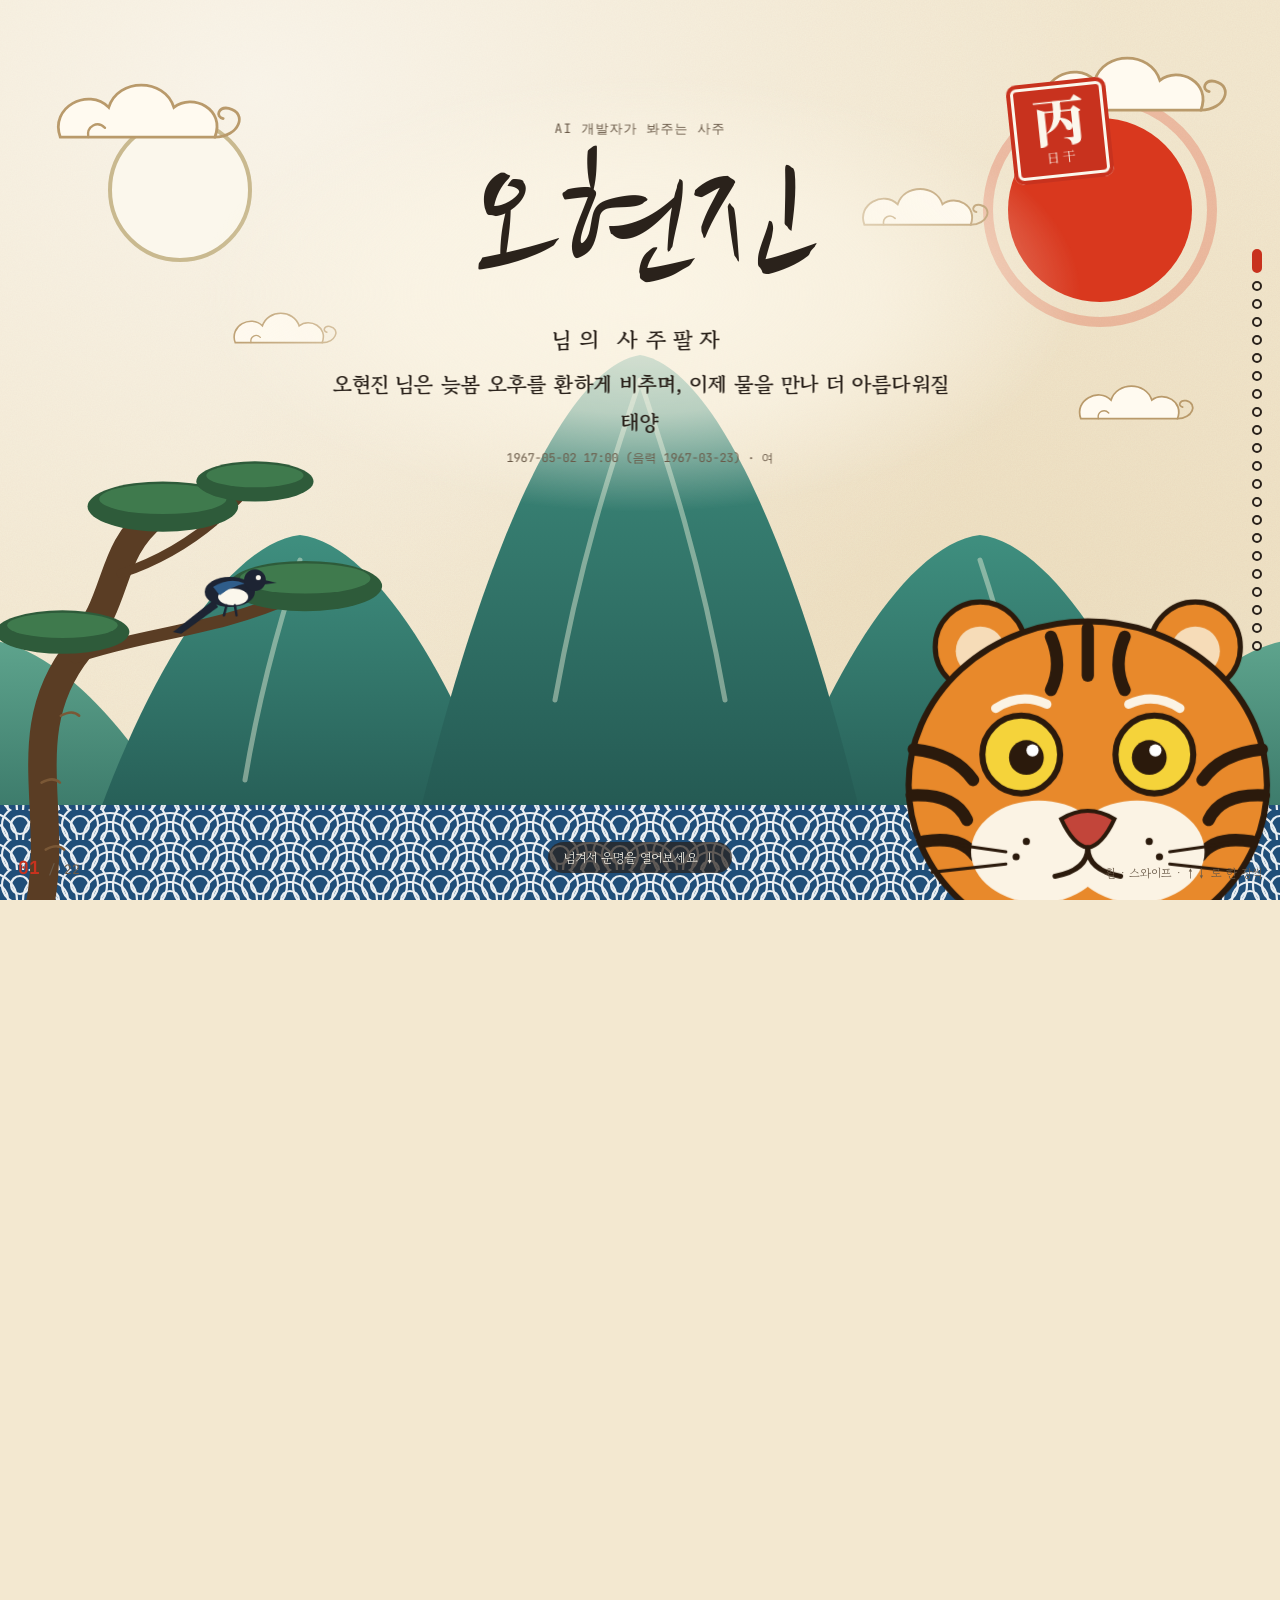
==== docs/0be7d443/index.html @ 6ad4c704 "사주: 오현진 (음력 생일 --lunar 지원) / 스크롤 즉시 반응, 긴 장은 화면에 맞춰 축소 Co-Authored-By: Claude Opus 5.5 <noreply@anth" ====
<!doctype html>
<html lang="ko">
<head>
<meta charset="utf-8">
<meta name="viewport" content="width=device-width, initial-scale=1">
<title>오현진 님의 사주</title>
<meta name="description" content="오현진 님은 늦봄 오후를 환하게 비추며, 이제 물을 만나 더 아름다워질 태양">
<meta property="og:title" content="오현진 님의 사주">
<meta property="og:description" content="오현진 님은 늦봄 오후를 환하게 비추며, 이제 물을 만나 더 아름다워질 태양">
<meta name="theme-color" content="#f3e8d0">
<meta name="robots" content="noindex, nofollow">
<link rel="preconnect" href="https://fonts.googleapis.com">
<link rel="preconnect" href="https://fonts.gstatic.com" crossorigin>
<link rel="stylesheet" href="https://fonts.googleapis.com/css2?family=Nanum+Brush+Script&family=Gowun+Batang:wght@400;700&family=Noto+Serif+KR:wght@500;900&family=JetBrains+Mono:wght@400;600&display=swap">
<link rel="stylesheet" href="../assets/style.css">
<script src="../assets/app.js" defer></script>
</head>
<body class="deck">
<div class="petals" aria-hidden="true"></div>
<main class="track"><section class="slide hero" data-nav="표지">
  <div class="layers"><svg class="scene" viewBox="0 0 1600 900" preserveAspectRatio="xMidYMax slice" aria-hidden="true">
  <defs>
    <linearGradient id="g-peak" x1="0" y1="0" x2="0" y2="1">
      <stop offset="0" stop-color="#3f8f7f"/><stop offset="1" stop-color="#1f4f4a"/>
    </linearGradient>
    <linearGradient id="g-peak2" x1="0" y1="0" x2="0" y2="1">
      <stop offset="0" stop-color="#5ea48d"/><stop offset="1" stop-color="#2b6559"/>
    </linearGradient>
    <pattern id="p-wave" width="60" height="30" patternUnits="userSpaceOnUse">
      <rect width="60" height="30" fill="#1f4e79"/>
      <g fill="none" stroke="#e9eef2" stroke-width="2.2">
        <circle cx="30" cy="30" r="27"/><circle cx="30" cy="30" r="18"/><circle cx="30" cy="30" r="9"/>
        <circle cx="0" cy="15" r="27"/><circle cx="0" cy="15" r="18"/><circle cx="0" cy="15" r="9"/>
        <circle cx="60" cy="15" r="27"/><circle cx="60" cy="15" r="18"/><circle cx="60" cy="15" r="9"/>
      </g>
    </pattern>
  </defs>

  <g class="sun"><circle cx="1260" cy="210" r="92" fill="#d9381e"/><circle cx="1260" cy="210" r="112" fill="none" stroke="#d9381e" stroke-opacity=".25" stroke-width="10"/></g>
  <g class="moon"><circle cx="340" cy="190" r="70" fill="#fbf7ec" stroke="#c9b98f" stroke-width="4"/></g>

  <g class="peaks">
    <path class="pk pk1" d="M-80 900 C -20 760 70 650 150 640 C 230 650 320 760 380 900 Z" fill="url(#g-peak2)"/>
    <path class="pk pk5" d="M1220 900 C 1280 760 1370 650 1450 640 C 1530 650 1620 760 1680 900 Z" fill="url(#g-peak2)"/>
    <path class="pk pk2" d="M230 900 C 290 700 380 545 460 535 C 540 545 630 700 690 900 Z" fill="url(#g-peak)"/>
    <path class="pk pk4" d="M910 900 C 970 700 1060 545 1140 535 C 1220 545 1310 700 1370 900 Z" fill="url(#g-peak)"/>
    <path class="pk pk3" d="M560 900 C 620 620 710 370 800 355 C 890 370 980 620 1040 900 Z" fill="url(#g-peak)"/>
    <g fill="none" stroke="#e8f0da" stroke-opacity=".45" stroke-width="5" stroke-linecap="round">
      <path class="pk pk3" d="M800 380 C 770 470 740 560 715 700"/><path class="pk pk3" d="M800 380 C 830 470 860 560 885 700"/>
      <path class="pk pk2" d="M460 560 C 440 620 420 690 405 780"/><path class="pk pk4" d="M1140 560 C 1160 620 1180 690 1195 780"/>
    </g>
  </g>

  <g class="waves"><rect x="-120" y="805" width="1840" height="100" fill="url(#p-wave)"/></g>
</svg><svg class="cloud c1" viewBox="-10 -30 220 90" aria-hidden="true">
  <path d="M0 40 C -12 8 30 -14 52 8 C 62 -24 112 -24 122 8 C 142 -8 178 10 166 40 Z" fill="#fffaf0" stroke="#b99a6b" stroke-width="3"/>
  <path d="M166 40 c 26 0 36 -26 15 -31 c -11 -2 -15 9 -6 11" fill="none" stroke="#b99a6b" stroke-width="3" stroke-linecap="round"/>
  <path d="M30 40 c -2 -12 10 -18 18 -10" fill="none" stroke="#b99a6b" stroke-width="2.5" stroke-linecap="round"/>
</svg><svg class="cloud c2" viewBox="-10 -30 220 90" aria-hidden="true">
  <path d="M0 40 C -12 8 30 -14 52 8 C 62 -24 112 -24 122 8 C 142 -8 178 10 166 40 Z" fill="#fffaf0" stroke="#b99a6b" stroke-width="3"/>
  <path d="M166 40 c 26 0 36 -26 15 -31 c -11 -2 -15 9 -6 11" fill="none" stroke="#b99a6b" stroke-width="3" stroke-linecap="round"/>
  <path d="M30 40 c -2 -12 10 -18 18 -10" fill="none" stroke="#b99a6b" stroke-width="2.5" stroke-linecap="round"/>
</svg><svg class="cloud c3" viewBox="-10 -30 220 90" aria-hidden="true">
  <path d="M0 40 C -12 8 30 -14 52 8 C 62 -24 112 -24 122 8 C 142 -8 178 10 166 40 Z" fill="#fffaf0" stroke="#b99a6b" stroke-width="3"/>
  <path d="M166 40 c 26 0 36 -26 15 -31 c -11 -2 -15 9 -6 11" fill="none" stroke="#b99a6b" stroke-width="3" stroke-linecap="round"/>
  <path d="M30 40 c -2 -12 10 -18 18 -10" fill="none" stroke="#b99a6b" stroke-width="2.5" stroke-linecap="round"/>
</svg><svg class="cloud c4" viewBox="-10 -30 220 90" aria-hidden="true">
  <path d="M0 40 C -12 8 30 -14 52 8 C 62 -24 112 -24 122 8 C 142 -8 178 10 166 40 Z" fill="#fffaf0" stroke="#b99a6b" stroke-width="3"/>
  <path d="M166 40 c 26 0 36 -26 15 -31 c -11 -2 -15 9 -6 11" fill="none" stroke="#b99a6b" stroke-width="3" stroke-linecap="round"/>
  <path d="M30 40 c -2 -12 10 -18 18 -10" fill="none" stroke="#b99a6b" stroke-width="2.5" stroke-linecap="round"/>
</svg><svg class="cloud c5" viewBox="-10 -30 220 90" aria-hidden="true">
  <path d="M0 40 C -12 8 30 -14 52 8 C 62 -24 112 -24 122 8 C 142 -8 178 10 166 40 Z" fill="#fffaf0" stroke="#b99a6b" stroke-width="3"/>
  <path d="M166 40 c 26 0 36 -26 15 -31 c -11 -2 -15 9 -6 11" fill="none" stroke="#b99a6b" stroke-width="3" stroke-linecap="round"/>
  <path d="M30 40 c -2 -12 10 -18 18 -10" fill="none" stroke="#b99a6b" stroke-width="2.5" stroke-linecap="round"/>
</svg><svg class="crane cr1" viewBox="-210 -170 380 210" aria-hidden="true">
  <g class="wing-far"><path d="M-10 0 C 0 50 50 85 110 95 C 80 60 60 30 30 5 Z" fill="#ece6d8" stroke="#3a3a3a" stroke-width="2"/></g>
  <path d="M58 6 L150 14 M58 10 L148 22" stroke="#3a3a3a" stroke-width="3" stroke-linecap="round"/>
  <ellipse cx="0" cy="0" rx="70" ry="22" fill="#fffdf7" stroke="#3a3a3a" stroke-width="2"/>
  <path d="M52 -6 Q 88 -2 74 16 Q 62 10 48 9 Z" fill="#1d1d1d"/>
  <path d="M-55 -8 C -90 -22 -112 -32 -150 -30" fill="none" stroke="#1d1d1d" stroke-width="10" stroke-linecap="round"/>
  <circle cx="-153" cy="-30" r="9" fill="#fffdf7" stroke="#3a3a3a" stroke-width="1.5"/>
  <circle cx="-154" cy="-36" r="5" fill="#d9381e"/>
  <path d="M-160 -30 L-204 -23 L-160 -25 Z" fill="#c9a44a"/>
  <g class="wing-near">
    <path d="M-25 -10 C -12 -90 58 -140 122 -152 C 92 -102 70 -60 38 -12 Z" fill="#fffdf7" stroke="#3a3a3a" stroke-width="2"/>
    <path d="M122 -152 C 104 -128 92 -110 82 -96 L 74 -84 C 90 -112 104 -134 122 -152 Z M82 -96 C 96 -104 110 -126 122 -152" fill="#1d1d1d" stroke="#1d1d1d" stroke-width="7" stroke-linejoin="round"/>
  </g>
</svg><svg class="crane cr2" viewBox="-210 -170 380 210" aria-hidden="true">
  <g class="wing-far"><path d="M-10 0 C 0 50 50 85 110 95 C 80 60 60 30 30 5 Z" fill="#ece6d8" stroke="#3a3a3a" stroke-width="2"/></g>
  <path d="M58 6 L150 14 M58 10 L148 22" stroke="#3a3a3a" stroke-width="3" stroke-linecap="round"/>
  <ellipse cx="0" cy="0" rx="70" ry="22" fill="#fffdf7" stroke="#3a3a3a" stroke-width="2"/>
  <path d="M52 -6 Q 88 -2 74 16 Q 62 10 48 9 Z" fill="#1d1d1d"/>
  <path d="M-55 -8 C -90 -22 -112 -32 -150 -30" fill="none" stroke="#1d1d1d" stroke-width="10" stroke-linecap="round"/>
  <circle cx="-153" cy="-30" r="9" fill="#fffdf7" stroke="#3a3a3a" stroke-width="1.5"/>
  <circle cx="-154" cy="-36" r="5" fill="#d9381e"/>
  <path d="M-160 -30 L-204 -23 L-160 -25 Z" fill="#c9a44a"/>
  <g class="wing-near">
    <path d="M-25 -10 C -12 -90 58 -140 122 -152 C 92 -102 70 -60 38 -12 Z" fill="#fffdf7" stroke="#3a3a3a" stroke-width="2"/>
    <path d="M122 -152 C 104 -128 92 -110 82 -96 L 74 -84 C 90 -112 104 -134 122 -152 Z M82 -96 C 96 -104 110 -126 122 -152" fill="#1d1d1d" stroke="#1d1d1d" stroke-width="7" stroke-linejoin="round"/>
  </g>
</svg><svg class="pine" viewBox="0 0 520 620" aria-hidden="true">
  <path d="M90 640 C 120 520 60 420 140 320 C 190 255 175 205 230 160" fill="none" stroke="#5a3d24" stroke-width="34" stroke-linecap="round"/>
  <path d="M135 330 C 220 300 300 300 400 255" fill="none" stroke="#5a3d24" stroke-width="15" stroke-linecap="round"/>
  <path d="M190 230 C 250 210 300 175 340 130" fill="none" stroke="#5a3d24" stroke-width="11" stroke-linecap="round"/>
  <g fill="none" stroke="#7a5836" stroke-width="3" stroke-linecap="round">
    <path d="M100 560 q 14 -8 22 0"/><path d="M95 480 q 14 -8 22 0"/><path d="M118 400 q 14 -8 22 0"/>
  </g>
  <g class="needles">
    <ellipse cx="410" cy="245" rx="92" ry="30" fill="#2e5b3a"/><ellipse cx="410" cy="236" rx="78" ry="18" fill="#3f7a4d"/>
    <ellipse cx="240" cy="150" rx="90" ry="30" fill="#2e5b3a"/><ellipse cx="240" cy="141" rx="76" ry="18" fill="#3f7a4d"/>
    <ellipse cx="350" cy="120" rx="70" ry="24" fill="#2e5b3a"/><ellipse cx="350" cy="113" rx="58" ry="14" fill="#3f7a4d"/>
    <ellipse cx="120" cy="300" rx="80" ry="26" fill="#2e5b3a"/><ellipse cx="120" cy="292" rx="66" ry="15" fill="#3f7a4d"/>
  </g>
  <g class="magpie">
    <path d="M300 262 L 252 300 L 262 302 L 306 270 Z" fill="#1d2433"/>
    <ellipse cx="320" cy="252" rx="30" ry="18" fill="#1d2433"/>
    <ellipse cx="324" cy="258" rx="18" ry="10" fill="#fbf7ec"/>
    <path d="M300 246 q 20 -12 38 -4 q -18 4 -30 14 Z" fill="#2f5d8a"/>
    <circle cx="350" cy="238" r="13" fill="#1d2433"/>
    <circle cx="354" cy="235" r="3" fill="#fbf7ec"/>
    <path d="M362 238 L 376 241 L 362 243 Z" fill="#1d2433"/>
    <path d="M316 268 l -3 12 M326 268 l 2 12" stroke="#1d2433" stroke-width="3" stroke-linecap="round"/>
  </g>
</svg><svg class="tiger" viewBox="0 0 400 380" aria-hidden="true">
  <g class="tiger-body">
    <circle cx="95" cy="80" r="44" fill="#e8892b" stroke="#2b1a0c" stroke-width="5"/>
    <circle cx="95" cy="84" r="24" fill="#f6dcb8"/>
    <circle cx="305" cy="80" r="44" fill="#e8892b" stroke="#2b1a0c" stroke-width="5"/>
    <circle cx="305" cy="84" r="24" fill="#f6dcb8"/>
    <ellipse cx="200" cy="215" rx="175" ry="160" fill="#e8892b" stroke="#2b1a0c" stroke-width="6"/>
    <g fill="none" stroke="#2b1a0c" stroke-width="12" stroke-linecap="round">
      <path d="M200 62 v 46"/><path d="M164 70 q 12 28 0 52"/><path d="M236 70 q -12 28 0 52"/>
      <path d="M30 180 q 40 4 58 30"/><path d="M28 225 q 42 -2 54 24"/><path d="M40 270 q 36 -6 50 14"/>
      <path d="M370 180 q -40 4 -58 30"/><path d="M372 225 q -42 -2 -54 24"/><path d="M360 270 q -36 -6 -50 14"/>
    </g>
    <ellipse cx="152" cy="280" rx="66" ry="50" fill="#fbf3e4"/>
    <ellipse cx="248" cy="280" rx="66" ry="50" fill="#fbf3e4"/>
    <g class="eyes">
      <circle cx="135" cy="185" r="38" fill="#f5d33a" stroke="#2b1a0c" stroke-width="6"/>
      <circle cx="265" cy="185" r="38" fill="#f5d33a" stroke="#2b1a0c" stroke-width="6"/>
      <circle class="pupil" cx="140" cy="188" r="17" fill="#2b1a0c"/>
      <circle class="pupil" cx="260" cy="188" r="17" fill="#2b1a0c"/>
      <circle cx="146" cy="181" r="6" fill="#fff"/><circle cx="266" cy="181" r="6" fill="#fff"/>
    </g>
    <path d="M110 140 q 25 -16 50 -4 M240 136 q 25 -12 50 4" fill="none" stroke="#fbf3e4" stroke-width="9" stroke-linecap="round"/>
    <path d="M174 248 Q 200 232 226 248 Q 214 274 200 276 Q 186 274 174 248 Z" fill="#c2453a" stroke="#2b1a0c" stroke-width="4"/>
    <path d="M200 276 q 0 22 -32 28 M200 276 q 0 22 32 28" fill="none" stroke="#2b1a0c" stroke-width="5" stroke-linecap="round"/>
    <g stroke="#2b1a0c" stroke-width="3" stroke-linecap="round">
      <path d="M120 280 l -70 -10"/><path d="M120 292 l -72 8"/><path d="M280 280 l 70 -10"/><path d="M280 292 l 72 8"/>
    </g>
    <g fill="#2b1a0c"><circle cx="140" cy="270" r="3.5"/><circle cx="130" cy="285" r="3.5"/><circle cx="260" cy="270" r="3.5"/><circle cx="270" cy="285" r="3.5"/></g>
  </g>
</svg></div>
  <div class="hero-text">
    <p class="kicker">AI 개발자가 봐주는 사주</p>
    <h1 class="name"><span class="ink">오현진</span><span class="name-sub">님의 사주팔자</span></h1>
    <p class="headline">오현진 님은 늦봄 오후를 환하게 비추며, 이제 물을 만나 더 아름다워질 태양</p>
    <p class="meta">1967-05-02 17:00 (음력 1967-03-23) · 여</p>
  </div>
  <div class="seal" aria-hidden="true"><span class="seal-char">丙</span><span class="seal-sub">日干</span></div>
  <button class="scroll-hint" data-go="next">넘겨서 운명을 열어보세요<span>↓</span></button>
</section><section class="slide" data-anim="stamp" data-nav="명식">
  <span class="wm" aria-hidden="true">命</span>
  <div class="slide-inner"><header class="s-head a" style="--d:1">
  <span class="hj">命</span>
  <div><p class="s-num">01 · 명식</p><h2>명식 한눈에</h2>
  <p class="s-sub">어려운 건 이것만 알면 돼요</p></div>
</header><div class="pillars"><div class="pillar a" style="--d:2">
  <div class="plabel">시주</div>
  <div class="pgod">비견</div>
  <div class="char fire">丙</div>
  <div class="char metal">申</div>
  <div class="pgod">편재</div>
</div><div class="pillar a me" style="--d:3">
  <div class="plabel">일주</div>
  <div class="pgod">나</div>
  <div class="char fire">丙</div>
  <div class="char wood">寅</div>
  <div class="pgod">편인</div>
</div><div class="pillar a" style="--d:4">
  <div class="plabel">월주</div>
  <div class="pgod">편인</div>
  <div class="char wood">甲</div>
  <div class="char earth">辰</div>
  <div class="pgod">식신</div>
</div><div class="pillar a" style="--d:5">
  <div class="plabel">년주</div>
  <div class="pgod">겁재</div>
  <div class="char fire">丁</div>
  <div class="char earth">未</div>
  <div class="pgod">상관</div>
</div></div><div class="el-chips a" style="--d:6"><span class="el-chip wood-bg">木 2</span><span class="el-chip fire-bg">火 3</span><span class="el-chip earth-bg">土 2</span><span class="el-chip metal-bg">金 1</span><span class="el-chip water-bg">水 0</span></div><p class="lead a" style="--d:7">주인공 글자는 丙(병화). 늦봄 오후를 환하게 비추는 태양이에요.</p><p class="para a" style="--d:8">음력 1967년 3월 23일은 양력 5월 2일이에요. 늦봄(辰월)에 태어난 태양이고, 불(火)이 셋, 나무(木)가 둘이라 내 편 점수 5/10, 힘 있는 &#x27;신강&#x27; 사주예요. 밝고 뜨겁고, 사람을 끌어당기는 기운이에요.</p><p class="para a" style="--d:9">그런데 물(水)이 하나도 없어요. 한낮의 태양은 큰 강물에 비칠 때 가장 아름다워요. 그래서 가장 필요한 기운(용신)은 水, 그다음은 金이에요. ※ 태어난 시각 17:00을 서울 지방시로 보정하면 16:28이라 申시로 봤어요. 보정하지 않는 만세력에선 酉시로 나올 수 있어요.</p><div class="evidence a" style="--d:10"><span class="ev-label">근거</span><span>음력 1967-03-23 → 양력 05-02</span><span>일간 丙(양火)</span><span>월지 辰 (늦봄)</span><span>신강 5/10</span><span>火3 · 水0</span><span>용신 水 · 희신 金</span></div></div>
</section><section class="slide" data-anim="slide" data-nav="지나온 길">
  <span class="wm" aria-hidden="true">往</span>
  <div class="slide-inner"><header class="s-head a" style="--d:1">
  <span class="hj">往</span>
  <div><p class="s-num">02 · 지나온 길</p><h2>지나온 길 ①</h2>
  <p class="s-sub">태어나서 27살까지</p></div>
</header><p class="lead a" style="--d:2">지금까지 이렇게 살아오셨을 거예요. 맞는지 하나씩 맞춰 보세요.</p><ol class="timeline many" style="--rows:4"><li class="tl a" style="--d:3"><span class="tl-when">1967 · 1세</span><div><h3>대운 乙巳 · 태양 아기</h3><p>첫 대운부터 정인(어머니의 기운)이 들어와 보살핌을 듬뿍 받으며 자랐을 거예요. 잘 웃고 사람을 좋아하는 아이.</p></div></li><li class="tl a" style="--d:4"><span class="tl-when">1968 · 2세</span><div><h3>戊申 · 첫 이동</h3><p>마음의 자리(일지 寅)와 申이 부딪혀요. 이사나 집안의 큰 변화가 있었을 가능성이 커요.</p></div></li><li class="tl a" style="--d:5"><span class="tl-when">1972 · 6세</span><div><h3>壬子 · 귀여움</h3><p>어디서나 예쁨받고 인기가 많았을 거예요.</p></div></li><li class="tl a" style="--d:6"><span class="tl-when">1977 · 11세</span><div><h3>대운 丙午 시작</h3><p>형제·친구와의 경쟁 속에서 자존심과 리더십이 커졌어요. 같은 해 이사나 전학 같은 이동도 있었을 거예요.</p></div></li><li class="tl a" style="--d:7"><span class="tl-when">1980 · 14세</span><div><h3>庚申 · 흔들린 해</h3><p>마음의 자리가 정면으로 부딪힌 해. 집안이나 학교에서 큰 변화가 있었고, 속으로 많이 흔들렸을 거예요.</p></div></li><li class="tl a" style="--d:8"><span class="tl-when">1983 · 17세</span><div><h3>癸亥 · 첫 설렘</h3><p>亥가 마음의 자리 寅과 합해요. 오래 기억에 남는 첫 설렘이 있었을 거예요.</p></div></li><li class="tl a" style="--d:9"><span class="tl-when">1987–89 · 21~23세</span><div><h3>대운 丁未 · 사회로</h3><p>사회에 나가 활발하게 활동하던 시기. 연애도 많았고, 23세 무렵엔 집을 떠나 독립하거나 멀리 옮겼을 가능성이 커요.</p></div></li><li class="tl a" style="--d:10"><span class="tl-when">1992–93 · 26~27세</span><div><h3>壬申 · 癸酉 · 결혼</h3><p>남편 별(水)이 연달아 들어온 2년. 결혼했을 가능성이 가장 큰 시기예요.</p></div></li></ol><div class="evidence a" style="--d:11"><span class="ev-label">근거</span><span>대운 乙巳 1967– · 丙午 1977– · 丁未 1987–</span><span>1968·1980 寅–申 충</span><span>1972 子 도화</span><span>1983 寅–亥 육합</span><span>1989 巳 역마</span><span>1992 壬 편관 · 1993 癸 정관</span></div></div>
</section><section class="slide" data-anim="flip" data-nav="지나온 길">
  <span class="wm" aria-hidden="true">往</span>
  <div class="slide-inner"><header class="s-head a" style="--d:1">
  <span class="hj">往</span>
  <div><p class="s-num">03 · 지나온 길</p><h2>지나온 길 ②</h2>
  <p class="s-sub">28살부터 지금까지</p></div>
</header><p class="lead a" style="--d:2">가정을 일구고 바쁘게 달려오신 시간이에요.</p><ol class="timeline many" style="--rows:4"><li class="tl a" style="--d:3"><span class="tl-when">1994 · 28세</span><div><h3>甲戌 · 첫아이</h3><p>자녀의 기운(식신)이 들어온 해. 첫아이를 얻었을 가능성이 커요.</p></div></li><li class="tl a" style="--d:4"><span class="tl-when">1997 · 31세</span><div><h3>대운 戊申 시작</h3><p>아이를 키우며 돈도 벌기 시작한 바쁜 10년. 申이 역마라 이사가 잦았을 거예요.</p></div></li><li class="tl a" style="--d:5"><span class="tl-when">1998–99 · 32~33세</span><div><h3>戊寅 · 己卯</h3><p>식신과 상관이 연달아 들어와요. 둘째를 얻었거나 아이들 일로 가장 바빴던 2년.</p></div></li><li class="tl a" style="--d:6"><span class="tl-when">2004 · 38세</span><div><h3>甲申 · 큰 변화</h3><p>마음의 자리가 다시 부딪힌 해. 이사, 일, 가정 중 하나가 크게 바뀌었을 거예요.</p></div></li><li class="tl a" style="--d:7"><span class="tl-when">2007 · 41세</span><div><h3>대운 己酉 시작</h3><p>상관과 정재. 일과 살림이 자리를 잡고 재물이 가장 크게 모인 10년이에요.</p></div></li><li class="tl a" style="--d:8"><span class="tl-when">2016 · 50세</span><div><h3>丙申 · 또 한 번의 변화</h3><p>자녀의 독립, 이사, 일의 변화처럼 삶의 틀이 한 번 더 바뀐 해였을 거예요.</p></div></li><li class="tl a" style="--d:9"><span class="tl-when">2017 · 51세</span><div><h3>대운 庚戌 시작</h3><p>편재 대운. 큰돈이 들고 나며 바쁘게 움직인 10년. 2019년(53세)엔 집안에 경사가 있었을 거예요.</p></div></li><li class="tl a" style="--d:10"><span class="tl-when">2025 · 59세</span><div><h3>乙巳 · 몸의 신호</h3><p>寅巳 형이 들어온 해. 건강이나 이동 문제로 신경 쓸 일이 있었을 거예요.</p></div></li></ol><div class="evidence a" style="--d:11"><span class="ev-label">근거</span><span>1994 戌 식신</span><span>대운 戊申 1997– · 己酉 2007– · 庚戌 2017–</span><span>2004·2016 寅–申 충</span><span>2019 寅–亥 육합</span><span>2025 寅–巳 형</span></div></div>
</section><section class="slide" data-anim="rise" data-nav="성격">
  <span class="wm" aria-hidden="true">性</span>
  <div class="slide-inner"><header class="s-head a" style="--d:1">
  <span class="hj">性</span>
  <div><p class="s-num">04 · 성격</p><h2>어떤 사람인가</h2>
  <p class="s-sub">늦봄의 태양 · 정 많은 리더</p></div>
</header><p class="lead a" style="--d:2">환하고 화끈하고, 정이 넘쳐서 늘 사람들이 모이는 사람.</p><p class="para a" style="--d:3">丙火는 하늘의 태양이에요. 숨기는 게 없고, 기분이 얼굴에 다 드러나고, 한 번 정을 주면 아낌없이 퍼줘요. 어디를 가도 분위기를 밝히고, 자연스럽게 모임의 중심이 돼요.</p><p class="para a" style="--d:4">비견·겁재가 둘이라 자존심과 추진력도 강해요. 하고 싶은 건 해야 직성이 풀리고, 남에게 지는 걸 싫어해요.</p><p class="para a" style="--d:5">마음의 자리 寅과 월간 甲이 편인이에요. 눈치가 빠르고 직감이 좋으며, 나이가 들수록 종교나 철학, 마음공부에 끌려요. 년지 未에 화개가 있어 그 끌림은 더 깊어져요.</p><div class="chips a" style="--d:6"><span>밝음</span><span>정 많음</span><span>추진력</span><span>자존심</span><span>직감</span><span>화끈함</span></div><div class="evidence a" style="--d:7"><span class="ev-label">근거</span><span>일간 丙 (태양)</span><span>비겁 2 (丁·丙)</span><span>편인 甲·寅</span><span>화개: 년지 未</span></div></div>
</section><section class="slide" data-anim="stamp" data-nav="겉과 속">
  <span class="wm" aria-hidden="true">面</span>
  <div class="slide-inner"><header class="s-head a" style="--d:1">
  <span class="hj">面</span>
  <div><p class="s-num">05 · 겉과 속</p><h2>남들이 보는 나 vs 진짜 나</h2>
  <p class="s-sub">월주는 사회의 얼굴, 일지는 속마음</p></div>
</header><div class="cards"><div class="card a" style="--d:2"><span class="badge">甲辰</span><h3>남들이 보는 나</h3><p>월주가 甲辰, 큰 나무와 기름진 땅. 밖에선 지혜롭고 베푸는 큰어른, 믿고 기댈 수 있는 사람으로 보여요.</p></div><div class="card a" style="--d:3"><span class="badge">丙寅</span><h3>진짜 나</h3><p>일주는 丙寅, 아침 해가 막 뜨는 모습. 속은 아직도 열정이 넘치고 하고 싶은 게 많은 소녀 같은 마음이에요. 나이를 잊고 사는 사주.</p></div><div class="card a" style="--d:4"><span class="badge">寅申 충</span><h3>그 사이의 간극</h3><p>마음의 자리 寅과 시주의 申이 부딪혀요. 가족을 챙기느라 내 하고 싶은 걸 자꾸 뒤로 미뤄 왔을 거예요.</p></div></div><div class="evidence a" style="--d:5"><span class="ev-label">근거</span><span>월주 甲辰 (편인·식신)</span><span>일지 寅 (편인 · 장생)</span><span>寅–申 충</span></div></div>
</section><section class="slide" data-anim="slide" data-nav="재능">
  <span class="wm" aria-hidden="true">才</span>
  <div class="slide-inner"><header class="s-head a" style="--d:1">
  <span class="hj">才</span>
  <div><p class="s-num">06 · 재능</p><h2>타고난 재능</h2>
  <p class="s-sub">다섯 개의 무기</p></div>
</header><div class="cards"><div class="card a" style="--d:2"><span class="badge">丙火</span><h3>사람을 모으는 힘</h3><p>태양의 기운. 어디서든 사람이 따르고, 모임을 이끄는 리더십이 있어요.</p></div><div class="card a" style="--d:3"><span class="badge">食傷</span><h3>말과 손맛</h3><p>식상이 둘(辰·未). 말솜씨, 요리, 손으로 만드는 일에 재능이 있어요.</p></div><div class="card a" style="--d:4"><span class="badge">偏財</span><h3>생활력</h3><p>시지의 편재 申. 돈이 되는 길을 알아보고 직접 뛰어서 벌어 와요.</p></div><div class="card a" style="--d:5"><span class="badge">偏印</span><h3>직감과 지혜</h3><p>편인이 둘. 사람 속을 꿰뚫어 보고, 위기 때 직감으로 길을 찾아요.</p></div><div class="card a" style="--d:6"><span class="badge">火</span><h3>베푸는 마음</h3><p>넘치는 불의 기운을 나누는 사람. 베풀수록 복이 돌아오는 사주예요.</p></div></div><div class="evidence a" style="--d:7"><span class="ev-label">근거</span><span>일간 丙</span><span>식신 辰 · 상관 未</span><span>편재 申</span><span>편인 甲·寅</span></div></div>
</section><section class="slide" data-anim="flip" data-nav="약점">
  <span class="wm" aria-hidden="true">病</span>
  <div class="slide-inner"><header class="s-head a" style="--d:1">
  <span class="hj">病</span>
  <div><p class="s-num">07 · 약점</p><h2>조심할 점</h2>
  <p class="s-sub">알고 있으면 피할 수 있어요</p></div>
</header><div class="cards"><div class="card a" style="--d:2"><span class="badge">火×3</span><h3>급한 마음</h3><p>불이 셋. 결정이 빠르고 말이 앞서서 나중에 후회할 때가 있어요.</p></div><div class="card a" style="--d:3"><span class="badge">水 0</span><h3>쉬지 못함</h3><p>물(水)이 없어 몸과 마음을 식혀 줄 쉼표가 부족해요. 바쁘게 사는 게 습관이에요.</p></div><div class="card a" style="--d:4"><span class="badge">寅申 충</span><h3>가족과 부딪힘</h3><p>마음의 자리와 자녀 자리(시주)가 충이에요. 가장 아끼는 가족과 가장 많이 부딪혀요.</p></div><div class="card a" style="--d:5"><span class="badge">鬼門</span><h3>예민한 감정</h3><p>未와 寅의 귀문. 겉은 씩씩해도 속으로 서운함을 오래 품어요.</p></div></div><div class="evidence a" style="--d:6"><span class="ev-label">근거</span><span>火3</span><span>水 0</span><span>寅–申 충 · 형</span><span>未–寅 귀문</span></div></div>
</section><section class="slide" data-anim="rise" data-nav="일하는 법">
  <span class="wm" aria-hidden="true">工</span>
  <div class="slide-inner"><header class="s-head a" style="--d:1">
  <span class="hj">工</span>
  <div><p class="s-num">08 · 일하는 법</p><h2>일과 역할</h2>
  <p class="s-sub">사람을 이끄는 실전형</p></div>
</header><p class="lead a" style="--d:2">이론보다 현장, 혼자보다 사람들과 함께할 때 가장 빛나요.</p><p class="para a" style="--d:3">비겁(추진력)과 식상(표현), 재성(생활력)이 고루 있어요. 직접 나서서 사람을 모으고, 말로 설득하고, 결과를 만들어 내는 실전형이에요. 조직의 규칙(관성)이 없는 사주라 남 밑에서 시키는 일보다 내가 주도하는 일이 맞았을 거예요.</p><p class="para a" style="--d:4">지금부터는 &#x27;하는 사람&#x27;에서 &#x27;가르치고 나누는 사람&#x27;으로 역할이 바뀌는 시기예요. 그동안 쌓은 경험이 가장 큰 자산이에요.</p><div class="chips a" style="--d:5"><span>리더십 ↑</span><span>실행력 ↑</span><span>말솜씨 ↑</span><span>규칙 ↓</span><span>휴식 ↓</span></div><div class="evidence a" style="--d:6"><span class="ev-label">근거</span><span>비겁 2</span><span>식상 2</span><span>재성 1</span><span>관성 0</span></div></div>
</section><section class="slide" data-anim="stamp" data-nav="직업">
  <span class="wm" aria-hidden="true">業</span>
  <div class="slide-inner"><header class="s-head a" style="--d:1">
  <span class="hj">業</span>
  <div><p class="s-num">09 · 직업</p><h2>잘 맞는 일</h2>
  <p class="s-sub">적합도 · 지금부터의 일까지</p></div>
</header><p class="lead a" style="--d:2">핵심은 &#x27;사람을 모으고, 먹이고, 가르치는&#x27; 일.</p><div class="fit"><div class="fit-row a" style="--d:3"><span class="fit-label">교육 · 강의 · 코칭<small>태양 + 식상, 경험을 나누는 일</small></span><span class="fit-track"><span class="fit-fill" style="--v:90%"></span></span><span class="fit-val">90%</span></div><div class="fit-row a" style="--d:4"><span class="fit-label">장사 · 서비스업<small>편재 申, 직접 뛰는 생활력</small></span><span class="fit-track"><span class="fit-fill" style="--v:87%"></span></span><span class="fit-val">87%</span></div><div class="fit-row a" style="--d:5"><span class="fit-label">요리 · 음식<small>火土 식상, 손맛</small></span><span class="fit-track"><span class="fit-fill" style="--v:84%"></span></span><span class="fit-val">84%</span></div><div class="fit-row a" style="--d:6"><span class="fit-label">상담 · 종교 · 봉사<small>편인 + 화개, 마음을 돌보는 일</small></span><span class="fit-track"><span class="fit-fill" style="--v:83%"></span></span><span class="fit-val">83%</span></div><div class="fit-row a" style="--d:7"><span class="fit-label">모임 · 공동체 운영<small>사람이 모이는 태양</small></span><span class="fit-track"><span class="fit-fill" style="--v:80%"></span></span><span class="fit-val">80%</span></div><div class="fit-row a" style="--d:8"><span class="fit-label">규칙이 빡빡한 조직<small>관성 0</small></span><span class="fit-track"><span class="fit-fill" style="--v:45%"></span></span><span class="fit-val">45%</span></div></div><p class="para a" style="--d:9">60대 이후엔 돈보다 &#x27;의미&#x27;가 있는 일에서 운이 열려요. 작은 강의, 모임, 봉사가 이 사주에 가장 잘 맞아요.</p><div class="evidence a" style="--d:10"><span class="ev-label">근거</span><span>일간 丙</span><span>식상 2</span><span>편재 申</span><span>편인 2 · 화개</span><span>관성 0</span></div></div>
</section><section class="slide" data-anim="slide" data-nav="재물">
  <span class="wm" aria-hidden="true">財</span>
  <div class="slide-inner"><header class="s-head a" style="--d:1">
  <span class="hj">財</span>
  <div><p class="s-num">10 · 재물</p><h2>재물과 노후</h2>
  <p class="s-sub">재물 그릇 · 사주로 본 추정치예요</p></div>
</header><div class="stats"><div class="stat a" style="--d:2"><span class="st-label">재물 그릇</span><span class="st-value">알찬 부자 그릇</span><span class="st-sub">순자산 20~30억이 상한선</span></div><div class="stat a" style="--d:3"><span class="st-label">가장 크게 모인 시기</span><span class="st-value">2007–2016</span><span class="st-sub">41세 대운 己酉 · 상관+정재</span></div><div class="stat a" style="--d:4"><span class="st-label">노후 재물</span><span class="st-value">2027–2036</span><span class="st-sub">61세 대운 辛亥 · 정재 + 용신 水</span></div></div><p class="para a" style="--d:5">신강한 몸에 식상(만드는 힘)과 재성(돈)이 이어진 &#x27;식상생재&#x27; 구조예요. 스스로 일해서 돈을 만드는 사주라, 40대에 가장 크게 모았을 거예요.</p><p class="para a" style="--d:6">50대 庚戌 대운은 큰돈이 들고 나는 시기였어요. 그리고 61세부터 10년은 정재와 용신 水가 함께 들어오는 대운이에요. 들어오는 돈은 안정적으로, 나가는 돈은 줄어드는 &#x27;편안한 노후&#x27;의 시작이에요.</p><p class="para a" style="--d:7">주의: 비겁이 있어 가족·지인에게 돈이 나가기 쉬워요. 노후 자금만큼은 미리 떼어 두세요.</p><div class="evidence a" style="--d:8"><span class="ev-label">근거</span><span>신강 5/10</span><span>식상 2 → 재성 申</span><span>대운 己酉 · 庚戌 · 辛亥</span></div></div>
</section><section class="slide" data-anim="flip" data-nav="연애">
  <span class="wm" aria-hidden="true">愛</span>
  <div class="slide-inner"><header class="s-head a" style="--d:1">
  <span class="hj">愛</span>
  <div><p class="s-num">11 · 연애</p><h2>사랑하는 방식</h2>
  <p class="s-sub">뜨겁게, 아낌없이</p></div>
</header><p class="lead a" style="--d:2">사랑할 땐 태양처럼 아낌없이 주는 사람. 대신 서운함도 뜨겁게 느껴요.</p><p class="para a" style="--d:3">丙火는 마음을 숨기지 못해요. 좋아하면 표정에 다 드러나고, 해주고 싶은 게 많아요. 젊었을 땐 인기가 많았고, 먼저 다가가는 쪽이었을 거예요.</p><p class="para a" style="--d:4">남편 별(관성 水)이 겉에는 없고 申과 辰 속에 숨어 있어요. 그래서 남편에게 기대기보다 스스로 집안의 중심을 잡아 온 사주예요. 남편과는 서로의 영역을 인정할 때 가장 사이가 좋아요.</p><p class="para a" style="--d:5">이제부터는 사랑을 주기만 하던 시간에서, 받는 법을 배우는 시간이에요.</p><div class="evidence a" style="--d:6"><span class="ev-label">근거</span><span>일간 丙</span><span>관성 0 (지장간 壬·癸)</span><span>비겁 2</span></div></div>
</section><section class="slide" data-anim="rise" data-nav="결혼">
  <span class="wm" aria-hidden="true">緣</span>
  <div class="slide-inner"><header class="s-head a" style="--d:1">
  <span class="hj">緣</span>
  <div><p class="s-num">12 · 결혼</p><h2>배우자와 결혼 생활</h2>
  <p class="s-sub">돌아보는 결혼, 앞으로의 부부</p></div>
</header><p class="lead a" style="--d:2">결혼은 1992~1993년(26~27세) 전후였을 가능성이 커요. 그리고 부부 사이는 60대에 오히려 가장 좋아져요.</p><p class="para a" style="--d:3">배우자 자리 寅(편인)은 지혜롭고 생각이 깊은 사람의 자리예요. 다만 寅이 시주의 申과 부딪혀 결혼 생활 중 떨어져 지내거나 이사와 변화가 잦았을 거예요. 남편이 바빴거나, 각자 일로 거리가 있던 시기도 있었을 거고요.</p><ol class="timeline"><li class="tl a" style="--d:4"><span class="tl-when">1992–93 · 26~27세</span><div><h3>壬申 · 癸酉</h3><p>남편 별 水가 연달아 들어온 해. 결혼 가능성이 가장 컸어요.</p></div></li><li class="tl a" style="--d:5"><span class="tl-when">2004 · 38세</span><div><h3>甲申 · 고비</h3><p>배우자 자리가 부딪힌 해. 부부 사이에 큰 고비나 변화가 있었을 거예요.</p></div></li><li class="tl a" style="--d:6"><span class="tl-when">2019 · 53세</span><div><h3>己亥 · 화해</h3><p>亥가 배우자 자리와 합한 해. 관계가 한층 편안해졌을 거예요.</p></div></li><li class="tl a now" style="--d:7"><span class="tl-when">2027– · 61세~</span><div><h3>대운 辛亥<span class="now-badge">지금</span></h3><p>대운의 亥가 배우자 자리와 10년 내내 합해요. 부부가 다시 가까워지는 &#x27;두 번째 신혼&#x27;의 시기.</p></div></li></ol><div class="evidence a" style="--d:8"><span class="ev-label">근거</span><span>1992 壬 편관 · 1993 癸 정관</span><span>일지 寅 (편인)</span><span>寅–申 충</span><span>2019 · 2027– 寅–亥 육합</span></div></div>
</section><section class="slide" data-anim="stamp" data-nav="자녀">
  <span class="wm" aria-hidden="true">子</span>
  <div class="slide-inner"><header class="s-head a" style="--d:1">
  <span class="hj">子</span>
  <div><p class="s-num">13 · 자녀</p><h2>자녀와 손주</h2>
  <p class="s-sub">자녀 인연, 그리고 손주 복</p></div>
</header><div class="stats"><div class="stat a" style="--d:2"><span class="st-label">자녀 수</span><span class="st-value">2명</span><span class="st-sub">식상이 둘</span></div><div class="stat a" style="--d:3"><span class="st-label">손주 복</span><span class="st-value">2027–2036</span><span class="st-sub">61세 대운 辛亥 · 정재</span></div><div class="stat a" style="--d:4"><span class="st-label">손주 첫 소식</span><span class="st-value">2030–31</span><span class="st-sub">庚戌 · 辛亥년 재성</span></div></div><p class="para a" style="--d:5">여자 사주에서 자녀는 식상이에요. 辰(식신)과 未(상관), 둘이 있어 자녀는 두 명일 가능성이 가장 커요. 자녀 자리(시주)와 마음의 자리가 부딪혀 아이들과 자주 투닥였겠지만, 그만큼 서로 가장 솔직한 사이예요.</p><p class="para a" style="--d:6">손주는 자녀의 자녀, 재성으로 봐요. 61세부터 정재 대운이 10년간 이어져서 손주 복이 아주 커요. 2030~2031년 즈음 손주 소식이 들어올 가능성이 높아요.</p><div class="evidence a" style="--d:7"><span class="ev-label">근거</span><span>식신 辰 · 상관 未</span><span>시주 丙申 · 寅–申 충</span><span>대운 辛亥 (정재)</span><span>2030 庚 · 2031 辛 재성</span></div></div>
</section><section class="slide" data-anim="slide" data-nav="인연">
  <span class="wm" aria-hidden="true">友</span>
  <div class="slide-inner"><header class="s-head a" style="--d:1">
  <span class="hj">友</span>
  <div><p class="s-num">14 · 인연</p><h2>인간관계와 궁합</h2>
  <p class="s-sub">띠로 보는 궁합</p></div>
</header><div class="cards"><div class="card a" style="--d:2"><span class="badge">亥 · 子</span><h3>찰떡 궁합</h3><p>돼지띠(亥)는 용신 水이면서 배우자 자리 寅과 육합이라 최고의 궁합. 쥐띠(子)도 부족한 水를 채워주는 귀한 인연이에요.</p></div><div class="card a" style="--d:3"><span class="badge">水</span><h3>귀인</h3><p>차분하고 생각이 깊은 사람, 나를 식혀 주는 사람. 水 기운의 사람이 곁에 있으면 일이 술술 풀려요.</p></div><div class="card a" style="--d:4"><span class="badge">申 · 巳 · 丑</span><h3>부딪히는 인연</h3><p>원숭이띠(申)는 寅申 충, 뱀띠(巳)는 寅巳 형, 소띠(丑)는 丑未 충. 정은 들어도 자주 부딪혀요.</p></div><div class="card a" style="--d:5"><span class="badge">比劫</span><h3>친구 관계</h3><p>사람이 많이 모이는 사주예요. 다만 비겁이 있어 돈이 얽히면 서운한 일이 생겨요. 정은 주되 돈은 선을 그으세요.</p></div></div><div class="evidence a" style="--d:6"><span class="ev-label">근거</span><span>용신 水 · 희신 金</span><span>일지 寅 · 년지 未</span><span>寅–亥 육합</span><span>寅–申 충</span><span>寅–巳 형</span><span>丑–未 충</span></div></div>
</section><section class="slide" data-anim="flip" data-nav="건강">
  <span class="wm" aria-hidden="true">身</span>
  <div class="slide-inner"><header class="s-head a" style="--d:1">
  <span class="hj">身</span>
  <div><p class="s-num">15 · 건강</p><h2>건강 관리</h2>
  <p class="s-sub">오행 전통 해석이에요. 의학적 진단이 아니에요</p></div>
</header><div class="cards"><div class="card a" style="--d:2"><span class="badge">火×3</span><h3>심장 · 혈압 · 순환</h3><p>불이 셋이라 열이 위로 오르기 쉬워요. 화가 나거나 급할 때 특히 혈압을 조심하세요.</p></div><div class="card a" style="--d:3"><span class="badge">水 0</span><h3>신장 · 수분</h3><p>물(水)이 없는 사주예요. 물을 자주 마시고, 몸이 마르지 않게 관리하는 게 가장 중요해요.</p></div><div class="card a" style="--d:4"><span class="badge">火 · 水</span><h3>눈 · 피부 건조</h3><p>열이 많고 물이 부족해 눈과 피부가 쉽게 건조해져요.</p></div><div class="card a" style="--d:5"><span class="badge">沖 · 刑</span><h3>움직이는 시기 조심</h3><p>寅申 충·寅巳 형이 드는 해(2025, 2028)엔 넘어짐과 교통에 한 번 더 조심하세요.</p></div></div><div class="evidence a" style="--d:6"><span class="ev-label">근거</span><span>火3</span><span>水0</span><span>2025 巳 · 2028 申</span></div></div>
</section><section class="slide" data-anim="rise" data-nav="대운">
  <span class="wm" aria-hidden="true">運</span>
  <div class="slide-inner"><header class="s-head a" style="--d:1">
  <span class="hj">運</span>
  <div><p class="s-num">16 · 대운</p><h2>인생 로드맵</h2>
  <p class="s-sub">10년 단위 대운 · 순행 · 1세 시작</p></div>
</header><ol class="timeline many" style="--rows:4"><li class="tl a" style="--d:2"><span class="tl-when">1967–1976</span><div><h3>乙巳 · 1세</h3><p>정인 · 비견. 사랑받으며 자란 어린 시절.</p></div></li><li class="tl a" style="--d:3"><span class="tl-when">1977–1986</span><div><h3>丙午 · 11세</h3><p>비견 · 겁재. 경쟁 속에서 자존심과 리더십이 큰 시기.</p></div></li><li class="tl a" style="--d:4"><span class="tl-when">1987–1996</span><div><h3>丁未 · 21세</h3><p>겁재 · 상관. 사회 진출, 연애와 결혼의 10년.</p></div></li><li class="tl a" style="--d:5"><span class="tl-when">1997–2006</span><div><h3>戊申 · 31세</h3><p>식신 · 편재. 아이를 키우며 돈을 벌기 시작한 바쁜 시기.</p></div></li><li class="tl a" style="--d:6"><span class="tl-when">2007–2016</span><div><h3>己酉 · 41세</h3><p>상관 · 정재. 재물이 가장 크게 모인 전성기.</p></div></li><li class="tl a now" style="--d:7"><span class="tl-when">2017–2026</span><div><h3>庚戌 · 51세<span class="now-badge">지금</span></h3><p>편재 · 식신. 큰돈이 오가고 바쁘게 움직인 10년.</p></div></li><li class="tl a" style="--d:8"><span class="tl-when">2027–2036</span><div><h3>辛亥 · 61세</h3><p>정재 · 편관(용신 水). 안정된 노후와 명예, 손주 복, 부부 화합의 10년.</p></div></li><li class="tl a" style="--d:9"><span class="tl-when">2037–2046</span><div><h3>壬子 · 71세</h3><p>편관 · 정관, 용신 水가 가득. 건강하고 존경받는 노년.</p></div></li></ol><div class="evidence a" style="--d:10"><span class="ev-label">근거</span><span>순행 · 대운수 1</span><span>辛亥 · 壬子 = 용신 水</span><span>己酉 = 상관 · 정재</span></div></div>
</section><section class="slide" data-anim="stamp" data-nav="올해">
  <span class="wm" aria-hidden="true">年</span>
  <div class="slide-inner"><header class="s-head a" style="--d:1">
  <span class="hj">年</span>
  <div><p class="s-num">17 · 올해</p><h2>올해와 앞으로 2년</h2>
  <p class="s-sub">2026 · 2027 · 2028</p></div>
</header><div class="cards"><div class="card a" style="--d:2"><span class="badge">火</span><h3>2026 丙午 · 뜨거운 해</h3><p>불이 하나 더 들어와 기운이 넘쳐요. 사람도 많이 만나고 활발하지만, 지출과 혈압을 조심하세요. 대운이 바뀌기 직전의 마무리 해라 묵은 일을 정리하기 좋아요.</p></div><div class="card a" style="--d:3"><span class="badge">回甲</span><h3>2027 丁未 · 환갑</h3><p>태어난 해의 간지 丁未가 그대로 돌아오는 회갑의 해예요. 새 대운 辛亥도 함께 시작돼요. 인생 2막이 열리는 해이니, 가족과 함께 의미 있게 맞으세요.</p></div><div class="card a" style="--d:4"><span class="badge">역마</span><h3>2028 戊申 · 이동과 기쁨</h3><p>자녀 기운이 들어와 집안에 기쁜 소식이 있어요. 申은 역마라 여행이나 이사도 유력해요. 寅申 충이 있어 건강은 한 번 더 체크.</p></div></div><div class="evidence a" style="--d:5"><span class="ev-label">근거</span><span>2026 丙午: 비견·겁재</span><span>2027 丁未 = 년주 회갑 · 대운 辛亥</span><span>2028 戊 식신 · 申 역마 · 寅–申 충</span></div></div>
</section><section class="slide" data-anim="slide" data-nav="개운법">
  <span class="wm" aria-hidden="true">福</span>
  <div class="slide-inner"><header class="s-head a" style="--d:1">
  <span class="hj">福</span>
  <div><p class="s-num">18 · 개운법</p><h2>운을 여는 법</h2>
  <p class="s-sub">용신 水(수) · 희신 金(금)</p></div>
</header><div class="stats"><div class="stat a" style="--d:2"><span class="st-label">행운의 색</span><span class="st-value">검정 · 남색</span><span class="st-sub">흰색·은색도 좋아요</span></div><div class="stat a" style="--d:3"><span class="st-label">방향</span><span class="st-value">북쪽</span><span class="st-sub">북쪽 여행, 물가</span></div><div class="stat a" style="--d:4"><span class="st-label">숫자</span><span class="st-value">1 · 6</span><span class="st-sub">水의 수</span></div><div class="stat a" style="--d:5"><span class="st-label">계절</span><span class="st-value">겨울</span><span class="st-sub">큰 결정은 11~1월에</span></div></div><div class="cards"><div class="card a" style="--d:6"><span class="badge">水</span><h3>물가를 걷기</h3><p>강, 호수, 바다. 태양이 물을 만나면 가장 아름다워져요. 물가 산책이 최고의 개운법이에요.</p></div><div class="card a" style="--d:7"><span class="badge">水</span><h3>쉼표 만들기</h3><p>하루 한 번 아무것도 안 하는 시간. 이 사주에 없는 水는 &#x27;쉼&#x27;이에요.</p></div><div class="card a" style="--d:8"><span class="badge">火</span><h3>한 박자 늦게 말하기</h3><p>불같은 마음이 올라올 때 한 번 숨 쉬고 말하면, 사람과 복이 함께 남아요.</p></div><div class="card a" style="--d:9"><span class="badge">丙火</span><h3>나누는 일</h3><p>그동안 쌓은 지혜를 나누세요. 베풀수록 돌아오는 사주예요.</p></div></div><div class="evidence a" style="--d:10"><span class="ev-label">근거</span><span>용신 水 · 희신 金</span><span>기신 火</span><span>水 0</span></div></div>
</section><section class="slide" data-anim="flip" data-nav="앞으로">
  <span class="wm" aria-hidden="true">來</span>
  <div class="slide-inner"><header class="s-head a" style="--d:1">
  <span class="hj">來</span>
  <div><p class="s-num">19 · 앞으로</p><h2>앞으로 어떻게 살까</h2>
  <p class="s-sub">인생 2막의 숙제</p></div>
</header><p class="lead a" style="--d:2">지금까지가 세상을 비추는 태양이었다면, 이제는 물에 비친 태양처럼 여유롭게 빛날 차례예요.</p><div class="cards"><div class="card a" style="--d:3"><span class="badge">庚戌 끝</span><h3>2026 · 정리의 해</h3><p>바빴던 50대 대운의 마지막 해. 묵은 일과 관계를 정리하고 몸을 돌보세요.</p></div><div class="card a" style="--d:4"><span class="badge">辛亥</span><h3>2027–2036 · 인생 2막의 황금기</h3><p>환갑과 함께 시작되는 용신 水의 대운. 안정된 재물, 부부 화합, 손주 복이 한꺼번에 와요.</p></div><div class="card a" style="--d:5"><span class="badge">壬子</span><h3>2037–2046 · 존경받는 어른</h3><p>물이 가득한 대운. 건강을 잘 지키면 가장 평온하고 존경받는 노년이에요.</p></div><div class="card a" style="--d:6"><span class="badge">水</span><h3>평생 원칙</h3><p>서두르지 말고 쉬어 갈 것. 태양은 쉬지 않아도 되지만, 사람은 쉬어야 오래 빛나요.</p></div></div><div class="evidence a" style="--d:7"><span class="ev-label">근거</span><span>용신 水</span><span>대운 辛亥 · 壬子</span><span>2027 회갑</span></div></div>
</section><section class="slide" data-anim="rise" data-nav="근거">
  <span class="wm" aria-hidden="true">證</span>
  <div class="slide-inner"><header class="s-head a" style="--d:1">
  <span class="hj">證</span>
  <div><p class="s-num">20 · 근거</p><h2>이 풀이가 다른 이유</h2>
  <p class="s-sub">그냥 챗봇 사주와 무엇이 다른가</p></div>
</header><div class="cards"><div class="card a" style="--d:2"><span class="badge">曆</span><h3>음력을 양력으로</h3><p>음력 1967-03-23을 한국천문연구원 기준 데이터로 양력 1967-05-02로 바꾼 뒤 계산했어요. 입하(5/6) 직전이라 辰월이에요. 챗봇은 음력 날짜를 그대로 양력처럼 계산하는 실수를 자주 해요.</p></div><div class="card a" style="--d:3"><span class="badge">時</span><h3>시주 경계까지</h3><p>17:00을 서울 지방시 16:28로 보정해 申시로 세웠어요. 보정 안 하면 酉시가 되는 경계라는 것까지 표시했어요.</p></div><div class="card a" style="--d:4"><span class="badge">運</span><h3>60년을 연도별로</h3><p>1967년부터 작년까지 60년의 연운과 여섯 번의 대운을 모두 계산해서, 변화가 컸던 해(1968, 1980, 2004, 2016)를 짚었어요.</p></div><div class="card a" style="--d:5"><span class="badge">證</span><h3>모든 장에 근거</h3><p>각 장 아래 근거 칩에 해석이 나온 글자를 적었어요. 근거 없는 덕담은 넣지 않았어요.</p></div></div><div class="evidence a" style="--d:6"><span class="ev-label">근거</span><span>음력 1967-03-23 = 양력 1967-05-02</span><span>절입 입하 1967-05-06</span><span>지방시 −32분</span><span>寅–申 충 · 寅–巳 형</span><span>회갑 2027 丁未</span></div></div>
</section><section class="slide closing" data-anim="rise" data-nav="끝">
  <span class="wm" aria-hidden="true">終</span>
  <div class="slide-inner">
    <p class="closing-text a" style="--d:1">60년을 쉬지 않고 비춰 온 태양이에요. 이제 물을 만나 무지개를 띄울 차례. 인생 2막이 가장 아름다울 거예요.</p>
    <p class="a" style="--d:2"><button class="btn" data-go="0">처음부터 다시 보기</button></p>
    <footer class="a" style="--d:3">
      <p>AI 개발자가 봐주는 사주 · 재미로 보는 해석이며 중요한 결정의 근거가 아닙니다.</p>
      <p><a href="../">← 처음으로</a></p>
    </footer>
  </div>
</section></main>
</body>
</html>
---- docs/assets/style.css ----
/* 민화 · 한지 · 오방색 */
:root {
  color-scheme: light;
  --paper: #f3e8d0;
  --paper-2: #fbf5e6;
  --paper-line: #d8c6a0;
  --ink: #2a221b;
  --ink-soft: #6a5a48;
  --red: #c8321e;
  --blue: #1f4e79;
  --green: #2f6f6a;
  --yellow: #e0a526;
  --white: #fbf7ec;
  --wood: #2f7a4d;
  --fire: #c8321e;
  --earth: #b07a1a;
  --metal: #7b7f86;
  --water: #1f4e79;
  --brush: "Nanum Brush Script", cursive;
  --serif: "Gowun Batang", "Noto Serif KR", serif;
  --hanja: "Noto Serif KR", serif;
  --mono: "JetBrains Mono", ui-monospace, Consolas, monospace;
  --dancheong: repeating-linear-gradient(90deg,
    var(--blue) 0 22px, var(--white) 22px 26px, var(--red) 26px 48px, var(--white) 48px 52px,
    var(--yellow) 52px 74px, var(--white) 74px 78px, var(--green) 78px 100px, var(--white) 100px 104px);
}

* { box-sizing: border-box; }
html { -webkit-text-size-adjust: 100%; scroll-behavior: smooth; }
body {
  margin: 0;
  color: var(--ink);
  font-family: var(--serif);
  line-height: 1.8;
  word-break: keep-all;
  overflow-x: hidden;
  background-color: var(--paper);
  background-image:
    radial-gradient(ellipse at 20% 10%, rgba(255,255,255,.55), transparent 60%),
    radial-gradient(ellipse at 80% 70%, rgba(176,122,26,.08), transparent 60%),
    url("data:image/svg+xml,%3Csvg xmlns='http://www.w3.org/2000/svg' width='240' height='240'%3E%3Cfilter id='n'%3E%3CfeTurbulence type='fractalNoise' baseFrequency='.8' numOctaves='3' stitchTiles='stitch'/%3E%3CfeColorMatrix values='0 0 0 0 .45 0 0 0 0 .35 0 0 0 0 .2 0 0 0 .09 0'/%3E%3C/filter%3E%3Crect width='100%25' height='100%25' filter='url(%23n)'/%3E%3C/svg%3E");
}
a { color: var(--red); }

/* ───────────────────────── 인트로 */
.hero { position: relative; height: var(--h, 100svh); overflow: hidden; --p: 0; }
.layers, .layers > * { position: absolute; }
.layers { inset: 0; }
.scene { inset: 0; width: 100%; height: 100%; translate: 0 calc(var(--p) * 90px); }

.moon { animation: fade 1.2s .2s both; }
.sun { animation: rise 1.6s .4s cubic-bezier(.2,.8,.2,1) both; }
.pk { animation: rise 1.4s cubic-bezier(.2,.8,.2,1) both; }
.pk1, .pk5 { animation-delay: .3s; } .pk2, .pk4 { animation-delay: .55s; } .pk3 { animation-delay: .8s; }
.waves { animation: rise 1s 1s both; }
.waves rect { animation: drift 6s linear infinite; }
@keyframes rise { from { transform: translateY(520px); opacity: 0; } to { transform: none; opacity: 1; } }
@keyframes fade { from { opacity: 0; } }
@keyframes drift { to { transform: translateX(-60px); } }

.cloud { width: clamp(110px, 16vw, 230px); animation: cloud-in 1.6s cubic-bezier(.2,.8,.2,1) both, float 7s ease-in-out infinite alternate; }
.cloud.c1 { top: 8%; left: 4%; --from: -60vw; animation-delay: .7s, 2.3s; }
.cloud.c2 { top: 20%; right: 22%; --from: 60vw; animation-delay: .9s, 2.5s; width: clamp(80px, 11vw, 160px); }
.cloud.c3 { top: 34%; left: 18%; --from: -60vw; animation-delay: 1.1s, 2.7s; width: clamp(70px, 9vw, 130px); }
.cloud.c4 { top: 5%; right: 3%; --from: 60vw; animation-delay: .8s, 2.4s; }
.cloud.c5 { top: 42%; right: 6%; --from: 60vw; animation-delay: 1.2s, 2.8s; width: clamp(80px, 10vw, 150px); }
@keyframes cloud-in { from { transform: translateX(var(--from)); opacity: 0; } }
@keyframes float { to { translate: 14px -8px; } }

.crane { width: clamp(120px, 14vw, 210px); top: 14%; left: 0; animation: fly 17s linear 1.4s infinite both; }
.crane.cr2 { width: clamp(80px, 9vw, 140px); top: 26%; animation-duration: 21s; animation-delay: 5s; }
@keyframes fly {
  0%   { transform: translate(110vw, 0); }
  25%  { transform: translate(78vw, -3vh); }
  50%  { transform: translate(45vw, 1vh); }
  75%  { transform: translate(12vw, -2vh); }
  100% { transform: translate(-30vw, 0); }
}
.wing-near { transform-box: fill-box; transform-origin: 10% 100%; animation: flap .9s ease-in-out infinite alternate; }
.wing-far { transform-box: fill-box; transform-origin: 10% 0%; animation: flap-far .9s ease-in-out infinite alternate; }
@keyframes flap { to { transform: scaleY(-.35); } }
@keyframes flap-far { to { transform: scaleY(.4); } }

.pine { width: clamp(220px, 34vw, 540px); left: -3%; bottom: 0; translate: 0 calc(var(--p) * 40px);
  transform-origin: 0 100%; animation: grow 1.5s 1s cubic-bezier(.2,.8,.2,1) both; }
@keyframes grow { from { transform: translateX(-60%) rotate(-8deg); opacity: 0; } }
.magpie { transform-box: fill-box; transform-origin: 50% 100%; animation: hop 1s 2.4s both, peck 4s 4s ease-in-out infinite; }
@keyframes hop { from { transform: translateY(-160px) scale(.6); opacity: 0; } 60% { transform: translateY(8px); opacity: 1; } }
@keyframes peck { 0%, 86%, 100% { transform: none; } 90% { transform: rotate(10deg); } 94% { transform: rotate(-4deg); } }

.tiger { width: clamp(220px, 32vw, 460px); right: -1%; bottom: -6%; translate: 0 calc(var(--p) * -70px); }
.tiger-body { animation: peek 1.4s 1.8s cubic-bezier(.3,1.5,.5,1) both; }
@keyframes peek { from { transform: translateY(400px); } }
.eyes { transform-box: fill-box; transform-origin: 50% 50%; animation: blink 5s 3.5s infinite; }
@keyframes blink { 0%, 94%, 100% { transform: none; } 97% { transform: scaleY(.1); } }
.pupil { animation: look 6s 3.2s ease-in-out infinite; }
@keyframes look { 0%, 30%, 100% { transform: none; } 40%, 60% { transform: translateX(-9px); } 70%, 90% { transform: translateX(8px) translateY(-3px); } }

.hero-text {
  position: absolute; z-index: 5; left: 50%; top: 13%;
  width: min(92%, 760px); transform: translateX(-50%); text-align: center;
  opacity: calc(1 - var(--p) * 1.6); translate: 0 calc(var(--p) * -90px);
}
.hero-text::before {
  content: ""; position: absolute; inset: -12% -8%; z-index: -1;
  background: radial-gradient(closest-side, rgba(251,245,230,.92), rgba(251,245,230,.65) 55%, transparent);
}
.kicker { font-family: var(--mono); font-size: 13px; letter-spacing: .08em; color: var(--ink-soft); margin: 0 0 4px; animation: up .8s 1.3s both; }
.name { margin: 0; font-weight: 400; line-height: 1; }
.name .ink {
  display: inline-block; font-family: var(--brush); font-size: clamp(84px, 17vw, 180px); padding: 0 .1em;
  animation: brush-in 1.3s 1.6s cubic-bezier(.6,0,.2,1) both;
}
.name-sub { display: block; font-family: var(--serif); font-size: clamp(16px, 2.4vw, 22px); font-weight: 700; letter-spacing: .3em; margin-top: 4px; animation: up .8s 2.4s both; }
.headline { font-size: clamp(16px, 2.3vw, 21px); font-weight: 700; margin: 16px auto 6px; max-width: 30em; animation: up .9s 2.7s both; }
.meta { font-family: var(--mono); font-size: 12px; color: var(--ink-soft); margin: 0; animation: up .8s 3s both; }
@keyframes brush-in { from { clip-path: inset(0 100% 0 0); filter: blur(4px); } to { clip-path: inset(0 0 0 0); } }
@keyframes up { from { opacity: 0; transform: translateY(18px); } }

.seal {
  position: absolute; z-index: 6; top: 9%; right: max(4%, calc(50% - 470px));
  width: clamp(64px, 9vw, 100px); aspect-ratio: 1; display: grid; place-items: center; align-content: center;
  background: var(--red); color: var(--white); border-radius: 10px; box-shadow: inset 0 0 0 4px var(--red), inset 0 0 0 7px var(--white);
  font-family: var(--hanja); transform: rotate(-6deg); animation: stamp-in .5s 3.2s cubic-bezier(.3,1.6,.6,1) both;
}
.seal-char { font-size: clamp(30px, 4.6vw, 52px); font-weight: 900; line-height: 1; }
.seal-sub { font-size: clamp(10px, 1.3vw, 13px); letter-spacing: .2em; }
@keyframes stamp-in { from { transform: scale(3) rotate(-20deg); opacity: 0; } }

.scroll-hint {
  position: absolute; z-index: 6; left: 50%; bottom: 3%; transform: translateX(-50%);
  font-size: 13px; color: var(--white); text-decoration: none; text-align: center;
  background: rgba(42,34,27,.72); padding: 6px 16px; border-radius: 99px; white-space: nowrap;
  animation: up .8s 3.6s both; opacity: calc(1 - var(--p) * 3);
}
.scroll-hint span { display: inline-block; margin-left: 6px; animation: bob 1.4s infinite; }
@keyframes bob { 50% { transform: translateY(4px); } }

.btn {
  display: inline-block; margin-top: 18px; padding: 12px 30px; border-radius: 6px;
  background: var(--red); color: var(--white); text-decoration: none; font-weight: 700; font-size: 17px;
  box-shadow: 0 4px 0 #8e2112; animation: up .8s 3s both;
}
.btn:hover { transform: translateY(-2px); box-shadow: 0 6px 0 #8e2112; }

/* 매화 꽃잎 */
.petals { position: fixed; inset: 0; pointer-events: none; z-index: 20; overflow: hidden; }
.petal {
  position: absolute; top: -5vh; width: 12px; height: 12px; border-radius: 60% 0 60% 0;
  background: #f2a7b5; opacity: .8; animation: fall linear infinite;
}
@keyframes fall {
  to { transform: translate(var(--sway), 110vh) rotate(720deg); }
}

/* ───────────────────────── 슬라이드 덱: 한 번에 한 장 */
html, body { height: 100%; }
body.deck { position: fixed; inset: 0; width: 100%; overflow: hidden; overscroll-behavior: none; }
.track {
  height: var(--h, 100svh);
  transform: translate3d(0, calc(var(--idx, 0) * -1 * var(--h, 100svh)), 0);
  transition: transform .75s cubic-bezier(.65, 0, .25, 1);
  will-change: transform;
}
.slide { position: relative; height: var(--h, 100svh); overflow: hidden; display: flex; }
.slide:not(.hero):nth-child(even) { background: rgba(255, 255, 255, .28); }
.slide:not(.hero)::before { content: ""; position: absolute; top: 0; left: 0; right: 0; height: 8px; background: var(--dancheong); z-index: 2; }
.slide-inner {
  position: relative; z-index: 1; width: min(100%, 920px); margin: auto;
  max-height: var(--h, 100svh); overflow-y: auto; overscroll-behavior: contain; -webkit-overflow-scrolling: touch;
  padding: 64px 24px 72px; scrollbar-width: thin; scrollbar-color: var(--paper-line) transparent;
}
.slide > .wm {
  position: absolute; right: -3vw; bottom: -8vh; font-family: var(--hanja); font-weight: 900;
  font-size: min(70vh, 62vw); line-height: 1; color: var(--red); opacity: 0; pointer-events: none;
  transition: opacity 1.4s .2s, transform 1.6s .2s cubic-bezier(.2, .8, .2, 1); transform: scale(1.15) rotate(-6deg);
}
.slide.active > .wm { opacity: .06; transform: rotate(-6deg); }

/* 등장 효과: 슬라이드가 활성화될 때마다 다시 재생 */
.slide:not(.hero) .a { opacity: 0; }
.slide.active .a { animation: a-rise .8s cubic-bezier(.2, .8, .2, 1) both; animation-delay: calc(.2s + var(--d, 0) * .07s); }
.slide[data-anim="stamp"].active .a { animation-name: a-stamp; animation-timing-function: cubic-bezier(.3, 1.5, .6, 1); }
.slide[data-anim="slide"].active .a { animation-name: a-slide; }
.slide[data-anim="flip"].active .a { animation-name: a-flip; }
.slide.active .s-head { animation-name: a-rise; }
/* 떠나는 장: 내용이 한 번에 꺼지지 않고 천천히 흐려진다 */
.slide.leaving .a { opacity: 1; animation: a-out .7s ease both; animation-delay: calc(var(--d, 0) * .03s); }
.slide.leaving > .wm { transition-duration: .9s; }
@keyframes a-out { from { opacity: 1; transform: none; } to { opacity: 0; transform: translateY(-18px); } }
@keyframes a-rise { from { opacity: 0; transform: translateY(36px); } to { opacity: 1; transform: none; } }
@keyframes a-stamp { 0% { opacity: 0; transform: scale(1.8) rotate(-8deg); } 70% { opacity: 1; transform: scale(.96); } 100% { opacity: 1; transform: none; } }
@keyframes a-slide { from { opacity: 0; transform: translateX(-60px); } to { opacity: 1; transform: none; } }
@keyframes a-flip { from { opacity: 0; transform: perspective(900px) rotateX(-70deg); transform-origin: 50% 0; } to { opacity: 1; transform: none; } }

/* 섹션 머리 */
.s-head { display: flex; gap: 16px; align-items: center; margin-bottom: 24px; }
.s-head .hj {
  flex: none; width: 60px; height: 60px; display: grid; place-items: center;
  font-family: var(--hanja); font-weight: 900; font-size: 32px; color: var(--white);
  background: var(--red); border-radius: 8px; transform: rotate(-5deg);
  box-shadow: inset 0 0 0 3px var(--red), inset 0 0 0 5px var(--white);
}
.s-num { font-family: var(--mono); font-size: 12px; letter-spacing: .08em; color: var(--ink-soft); margin: 0; }
.s-head h2 { font-family: var(--brush); font-weight: 400; font-size: clamp(42px, 7vw, 66px); line-height: 1; margin: 2px 0 0; }
.s-sub { margin: 4px 0 0; font-size: 14px; color: var(--ink-soft); }

.lead { font-size: clamp(19px, 2.6vw, 24px); font-weight: 700; line-height: 1.6; margin: 0 0 14px; }
.para { font-size: 17px; line-height: 1.9; margin: 0 0 12px; }

/* 원국 (작게) */
.pillars { display: grid; grid-template-columns: repeat(auto-fit, minmax(0, 1fr)); grid-auto-flow: column; gap: 10px; max-width: 520px; margin-bottom: 12px; }
.pillar { text-align: center; padding: 10px 4px; background: var(--paper-2); border: 2px solid var(--ink); border-radius: 4px; box-shadow: 4px 4px 0 var(--ink); }
.pillar.me { border-color: var(--red); box-shadow: 4px 4px 0 var(--red); background: #fff1e6; }
.plabel { font-family: var(--mono); font-size: 11px; color: var(--ink-soft); }
.pgod { font-size: 12px; font-weight: 700; }
.char { font-family: var(--hanja); font-weight: 900; font-size: clamp(32px, 7vw, 46px); line-height: 1.15; }
.wood { color: var(--wood); } .fire { color: var(--fire); } .earth { color: var(--earth); } .metal { color: var(--metal); } .water { color: var(--water); }
.wood-bg { background: var(--wood); } .fire-bg { background: var(--fire); } .earth-bg { background: var(--earth); } .metal-bg { background: var(--metal); } .water-bg { background: var(--water); }
.el-chips { display: flex; flex-wrap: wrap; gap: 6px; margin-bottom: 22px; }
.el-chip { color: var(--white); font-family: var(--hanja); font-weight: 900; padding: 2px 12px; border-radius: 3px; font-size: 15px; }

/* 숫자 카드 */
.stats { display: grid; grid-template-columns: repeat(auto-fit, minmax(170px, 1fr)); gap: 12px; margin: 6px 0 18px; }
.stat {
  position: relative; background: var(--paper-2); border: 2px solid var(--ink); border-radius: 4px;
  padding: 16px 18px; box-shadow: 5px 5px 0 var(--ink); display: flex; flex-direction: column; gap: 2px;
}
.stat:first-child { border-color: var(--red); box-shadow: 5px 5px 0 var(--red); }
.st-label { font-size: 13px; color: var(--ink-soft); font-weight: 700; }
.st-value { font-family: var(--hanja); font-weight: 900; font-size: clamp(22px, 3.4vw, 30px); line-height: 1.25; }
.stat:first-child .st-value { color: var(--red); }
.st-sub { font-size: 13px; color: var(--ink-soft); }

/* 카드 */
.cards { display: grid; grid-template-columns: repeat(auto-fit, minmax(240px, 1fr)); gap: 12px; margin: 6px 0 18px; }
.card {
  position: relative; background: var(--paper-2); border: 1px solid var(--paper-line); border-radius: 4px;
  padding: 22px 18px 16px; box-shadow: 0 10px 26px -18px rgba(60, 40, 10, .5); overflow: hidden;
}
.card::before { content: ""; position: absolute; top: 0; left: 0; right: 0; height: 5px; background: var(--dancheong); }
.card h3 { margin: 0 0 6px; font-size: 18px; }
.card p { margin: 0; font-size: 15.5px; line-height: 1.75; }
.badge {
  float: right; margin: -4px 0 6px 8px; font-family: var(--hanja); font-weight: 900; font-size: 13px;
  color: var(--white); background: var(--red); padding: 2px 8px; border-radius: 3px; transform: rotate(-3deg);
}

/* 적합도 막대 */
.fit { display: grid; gap: 12px; margin: 6px 0 18px; }
.fit-row { display: grid; grid-template-columns: minmax(150px, 34%) 1fr 52px; gap: 14px; align-items: center; }
.fit-label { font-weight: 700; line-height: 1.3; }
.fit-label small { display: block; font-weight: 400; font-size: 13px; color: var(--ink-soft); }
.fit-track { height: 14px; background: rgba(42, 34, 27, .09); border-radius: 2px 8px 8px 2px; overflow: hidden; }
.fit-fill { display: block; height: 100%; width: 0; background: linear-gradient(90deg, var(--red), #e0662e); border-radius: inherit; transition: width 1.2s cubic-bezier(.6, 0, .2, 1); }
.slide.active .fit-fill { width: var(--v); transition-delay: .9s; }
.fit-val { font-family: var(--mono); font-weight: 600; text-align: right; }

/* 타임라인 */
.timeline { list-style: none; margin: 6px 0 18px; padding: 0 0 0 4px; border-left: 3px solid var(--ink); }
.tl { display: grid; grid-template-columns: 112px 1fr; gap: 14px; padding: 9px 0 9px 16px; position: relative; }
.tl::before { content: ""; position: absolute; left: -10px; top: 16px; width: 14px; height: 14px; border-radius: 50%; background: var(--paper); border: 3px solid var(--ink); }
.tl-when { font-family: var(--mono); font-size: 13px; font-weight: 600; color: var(--ink-soft); padding-top: 3px; }
.tl h3 { margin: 0; font-size: 17px; display: flex; flex-wrap: wrap; gap: 8px; align-items: center; }
.tl p { margin: 2px 0 0; font-size: 15px; color: var(--ink-soft); line-height: 1.65; }
.tl.now { background: linear-gradient(90deg, rgba(200, 50, 30, .1), transparent); }
.tl.now::before { background: var(--red); border-color: var(--red); }
.tl.now .tl-when, .tl.now p { color: var(--ink); }
.now-badge { font-size: 12px; background: var(--red); color: var(--white); padding: 0 8px; border-radius: 99px; animation: pulse 1.6s infinite; }
@keyframes pulse { 50% { box-shadow: 0 0 0 6px rgba(200, 50, 30, .18); } }

.chips { display: flex; flex-wrap: wrap; gap: 8px; margin: 4px 0 16px; }
.chips span { border: 1.5px solid var(--ink); border-radius: 99px; padding: 2px 12px; font-size: 14px; background: var(--paper-2); }

/* 근거 칩 */
.evidence { display: flex; flex-wrap: wrap; align-items: center; gap: 6px; margin-top: 18px; padding-top: 14px; border-top: 1px dashed var(--paper-line); }
.evidence span { font-family: var(--mono); font-size: 12px; padding: 2px 8px; border-radius: 3px; background: rgba(42, 34, 27, .07); color: var(--ink-soft); }
.evidence .ev-label { background: var(--ink); color: var(--paper-2); font-family: var(--serif); font-weight: 700; }

/* 마지막 장 */
.closing .slide-inner { text-align: center; }
.closing-text { font-family: var(--brush); font-size: clamp(36px, 6.4vw, 58px); line-height: 1.3; margin: 0 0 28px; }
footer { margin-top: 40px; font-size: 13px; color: var(--ink-soft); }
footer p { margin: 4px 0; }

/* 내비게이션 */
.dots { position: fixed; right: 18px; top: 50%; transform: translateY(-50%); z-index: 30; display: flex; flex-direction: column; gap: 8px; }
.dots button { position: relative; width: 10px; height: 10px; padding: 0; border: 2px solid var(--ink); border-radius: 50%; background: var(--paper); cursor: pointer; transition: height .3s, background .3s; }
.dots button.on { background: var(--red); border-color: var(--red); height: 24px; border-radius: 6px; }
.dots button span { position: absolute; right: 18px; top: 50%; transform: translateY(-50%); white-space: nowrap; font-size: 12px; background: var(--ink); color: var(--paper-2); padding: 2px 8px; border-radius: 3px; opacity: 0; pointer-events: none; transition: opacity .2s; }
.dots button:hover span, .dots button:focus-visible span { opacity: 1; }
.counter { position: fixed; left: 18px; bottom: 16px; z-index: 30; font-family: var(--mono); font-size: 13px; color: var(--ink-soft); }
.counter b { color: var(--red); font-size: 18px; }
.progress { position: fixed; top: 0; left: 0; height: 3px; z-index: 31; background: var(--red); width: 0; transition: width .6s; }
.nav-hint { position: fixed; right: 18px; bottom: 16px; z-index: 30; font-size: 12px; color: var(--ink-soft); transition: opacity .6s; }
.nav-hint.gone { opacity: 0; }
.scroll-hint { border: 0; cursor: pointer; font-family: inherit; }

@media (max-width: 700px) {
  .dots, .nav-hint { display: none; }
  .slide-inner { padding: 52px 16px 64px; }
  .s-head .hj { width: 48px; height: 48px; font-size: 26px; }
  .fit-row { grid-template-columns: 1fr 52px; }
  .fit-row .fit-track { grid-column: 1 / -1; grid-row: 2; }
  .tl { grid-template-columns: 1fr; gap: 0; }
  .pillar { box-shadow: 3px 3px 0 var(--ink); }
  .pillar.me { box-shadow: 3px 3px 0 var(--red); }
  .hero-text { top: 11%; }
  .seal { top: auto; bottom: 38%; right: 6%; }
  .tiger { width: 58vw; bottom: -4%; }
  .pine { width: 56vw; }
}

@media (prefers-reduced-motion: reduce) {
  *, *::before, *::after { animation: none !important; transition: none !important; }
  .slide:not(.hero) .a { opacity: 1; }
  .fit-fill { width: var(--v); }
  .petals, .crane { display: none; }
}

/* 한 화면에 들어가도록 촘촘하게 (노트북 720px 높이 기준) */
.slide-inner { padding: 44px 24px 40px; scrollbar-width: none; }
.slide-inner::-webkit-scrollbar { display: none; }
.s-head { margin-bottom: 14px; }
.s-head .hj { width: 52px; height: 52px; font-size: 28px; }
.s-head h2 { font-size: clamp(36px, 5.6vw, 54px); }
.lead { margin-bottom: 10px; }
.para { font-size: 16px; line-height: 1.75; margin-bottom: 8px; }
.cards, .stats, .fit, .timeline { margin-bottom: 10px; }
.card { padding: 18px 16px 12px; }
.card p { font-size: 15px; line-height: 1.65; }
.fit { gap: 7px; }
.tl { padding: 5px 0 5px 16px; }
.tl::before { top: 11px; }
.tl p { font-size: 14px; line-height: 1.55; }
.evidence { margin-top: 10px; padding-top: 10px; }
@media (min-height: 860px) {
  .slide-inner { padding: 64px 24px 56px; }
  .s-head { margin-bottom: 22px; }
  .para { font-size: 17px; line-height: 1.85; }
  .tl { padding: 8px 0 8px 16px; }
}
@media (min-width: 900px) {
  .timeline.many { display: grid; grid-auto-flow: column; grid-template-rows: repeat(var(--rows), auto); column-gap: 32px; border-left: 0; padding-left: 0; }
  .timeline.many .tl { border-left: 3px solid var(--ink); }
  .timeline.many .tl::before { left: -9px; }
}
.slide::after {
  content: "아래로 더 있어요 ↓"; position: absolute; left: 0; right: 0; bottom: 0; z-index: 3;
  padding: 36px 0 12px; text-align: center; font-size: 12px; color: var(--ink-soft); pointer-events: none;
  background: linear-gradient(transparent, var(--paper) 70%); opacity: 0; transition: opacity .3s;
}
.slide.more::after { opacity: 1; }
@media (max-width: 700px) {
  .counter { top: 12px; bottom: auto; left: auto; right: 14px; background: rgba(243, 232, 208, .9); padding: 0 8px; border-radius: 4px; }
}
@media (min-width: 900px) {
  .timeline.many .tl { grid-template-columns: 1fr; gap: 0; padding-top: 4px; padding-bottom: 4px; }
  .timeline.many .tl-when { padding-top: 0; font-size: 12px; }
  .timeline.many .tl p { font-size: 13.5px; line-height: 1.5; }
}
.cards .card p { line-height: 1.6; }
@media (max-height: 780px) and (min-width: 701px) {
  .slide-inner { padding: 34px 24px 20px; }
  .s-head { margin-bottom: 10px; }
  .lead { font-size: 19px; margin-bottom: 8px; }
}
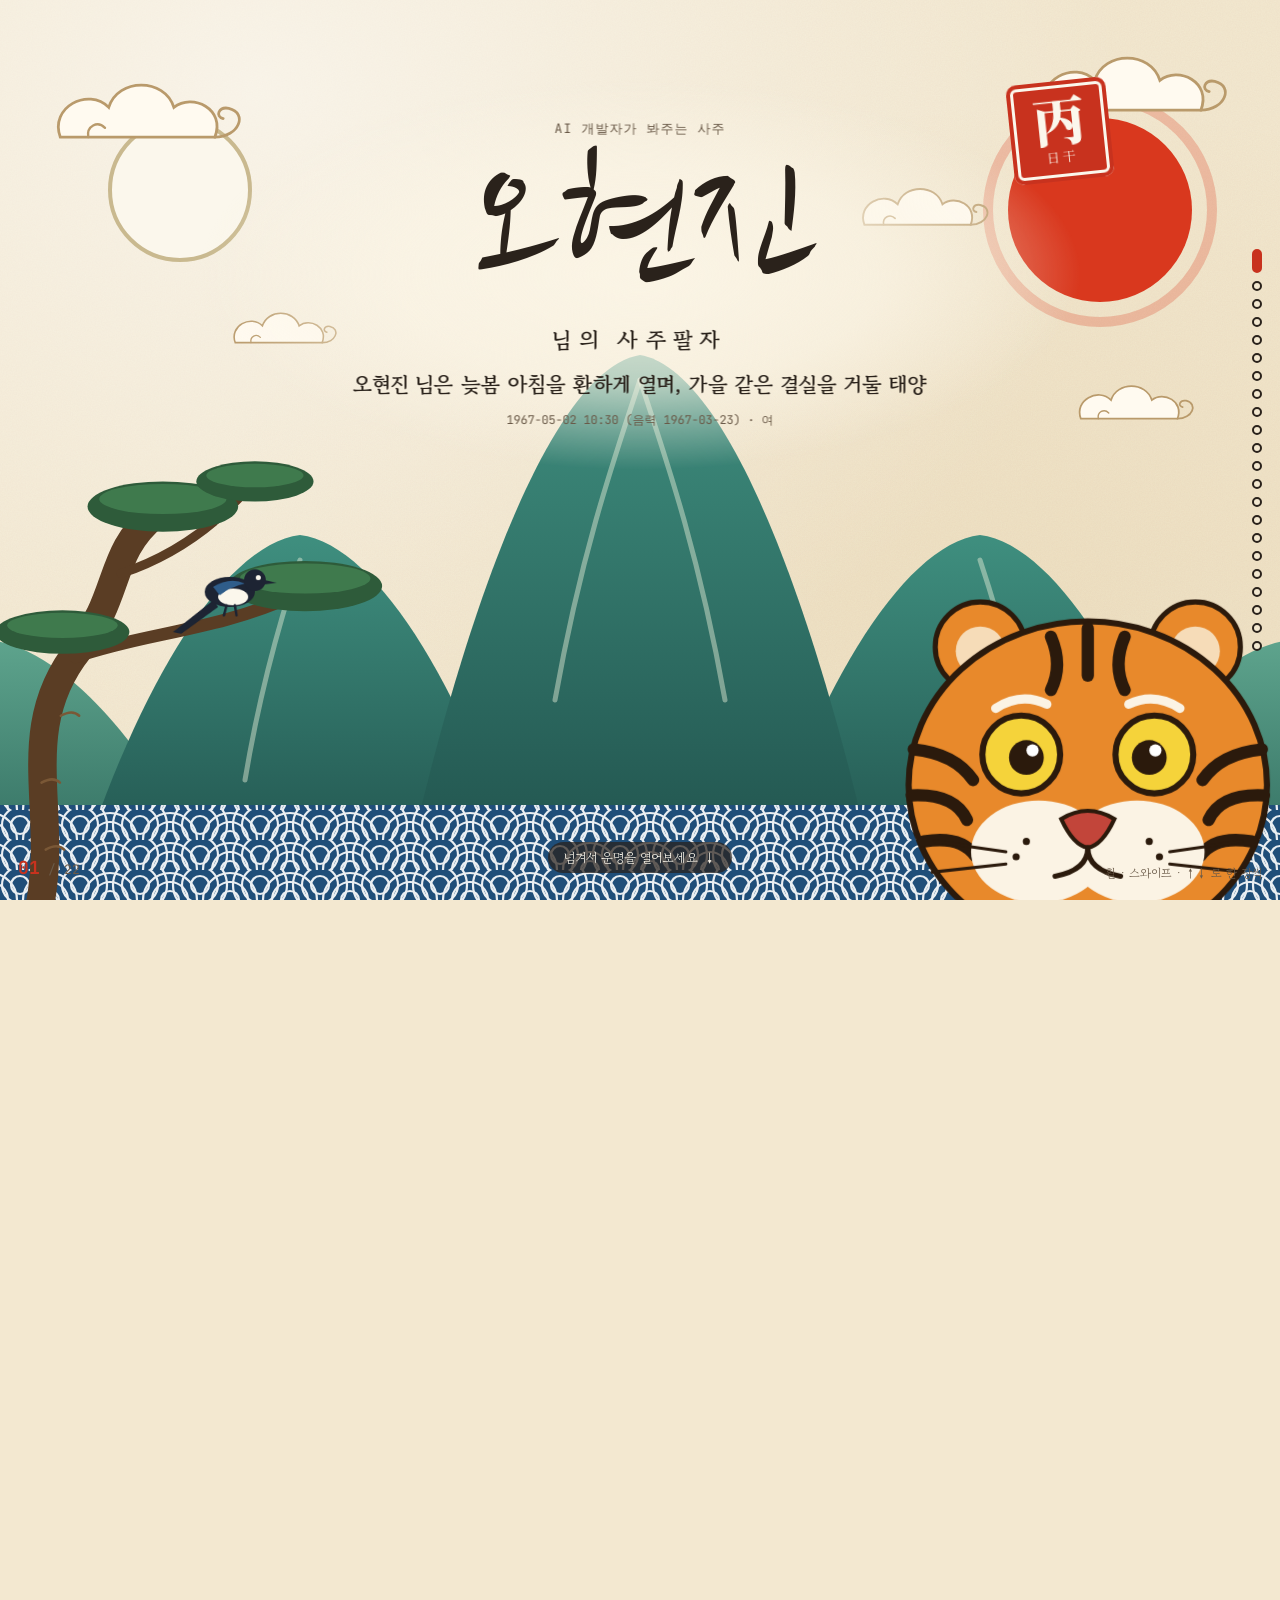
==== commit b10e7f07: "오현진 생시 10:30으로 정정 (시주 癸巳, 용신 金) / 아이폰 스와이프 멈춤 수정 Co-Authored-By: Claude Opus 5.5 <noreply@anthropic." ====
--- a/docs/0be7d443/index.html
+++ b/docs/0be7d443/index.html
@@ -4,9 +4,9 @@
 <meta charset="utf-8">
 <meta name="viewport" content="width=device-width, initial-scale=1">
 <title>오현진 님의 사주</title>
-<meta name="description" content="오현진 님은 늦봄 오후를 환하게 비추며, 이제 물을 만나 더 아름다워질 태양">
+<meta name="description" content="오현진 님은 늦봄 아침을 환하게 열며, 가을 같은 결실을 거둘 태양">
 <meta property="og:title" content="오현진 님의 사주">
-<meta property="og:description" content="오현진 님은 늦봄 오후를 환하게 비추며, 이제 물을 만나 더 아름다워질 태양">
+<meta property="og:description" content="오현진 님은 늦봄 아침을 환하게 열며, 가을 같은 결실을 거둘 태양">
 <meta name="theme-color" content="#f3e8d0">
 <meta name="robots" content="noindex, nofollow">
 <link rel="preconnect" href="https://fonts.googleapis.com">
@@ -154,8 +154,8 @@
   <div class="hero-text">
     <p class="kicker">AI 개발자가 봐주는 사주</p>
     <h1 class="name"><span class="ink">오현진</span><span class="name-sub">님의 사주팔자</span></h1>
-    <p class="headline">오현진 님은 늦봄 오후를 환하게 비추며, 이제 물을 만나 더 아름다워질 태양</p>
-    <p class="meta">1967-05-02 17:00 (음력 1967-03-23) · 여</p>
+    <p class="headline">오현진 님은 늦봄 아침을 환하게 열며, 가을 같은 결실을 거둘 태양</p>
+    <p class="meta">1967-05-02 10:30 (음력 1967-03-23) · 여</p>
   </div>
   <div class="seal" aria-hidden="true"><span class="seal-char">丙</span><span class="seal-sub">日干</span></div>
   <button class="scroll-hint" data-go="next">넘겨서 운명을 열어보세요<span>↓</span></button>
@@ -167,10 +167,10 @@
   <p class="s-sub">어려운 건 이것만 알면 돼요</p></div>
 </header><div class="pillars"><div class="pillar a" style="--d:2">
   <div class="plabel">시주</div>
+  <div class="pgod">정관</div>
+  <div class="char water">癸</div>
+  <div class="char fire">巳</div>
   <div class="pgod">비견</div>
-  <div class="char fire">丙</div>
-  <div class="char metal">申</div>
-  <div class="pgod">편재</div>
 </div><div class="pillar a me" style="--d:3">
   <div class="plabel">일주</div>
   <div class="pgod">나</div>
@@ -189,7 +189,7 @@
   <div class="char fire">丁</div>
   <div class="char earth">未</div>
   <div class="pgod">상관</div>
-</div></div><div class="el-chips a" style="--d:6"><span class="el-chip wood-bg">木 2</span><span class="el-chip fire-bg">火 3</span><span class="el-chip earth-bg">土 2</span><span class="el-chip metal-bg">金 1</span><span class="el-chip water-bg">水 0</span></div><p class="lead a" style="--d:7">주인공 글자는 丙(병화). 늦봄 오후를 환하게 비추는 태양이에요.</p><p class="para a" style="--d:8">음력 1967년 3월 23일은 양력 5월 2일이에요. 늦봄(辰월)에 태어난 태양이고, 불(火)이 셋, 나무(木)가 둘이라 내 편 점수 5/10, 힘 있는 &#x27;신강&#x27; 사주예요. 밝고 뜨겁고, 사람을 끌어당기는 기운이에요.</p><p class="para a" style="--d:9">그런데 물(水)이 하나도 없어요. 한낮의 태양은 큰 강물에 비칠 때 가장 아름다워요. 그래서 가장 필요한 기운(용신)은 水, 그다음은 金이에요. ※ 태어난 시각 17:00을 서울 지방시로 보정하면 16:28이라 申시로 봤어요. 보정하지 않는 만세력에선 酉시로 나올 수 있어요.</p><div class="evidence a" style="--d:10"><span class="ev-label">근거</span><span>음력 1967-03-23 → 양력 05-02</span><span>일간 丙(양火)</span><span>월지 辰 (늦봄)</span><span>신강 5/10</span><span>火3 · 水0</span><span>용신 水 · 희신 金</span></div></div>
+</div></div><div class="el-chips a" style="--d:6"><span class="el-chip wood-bg">木 2</span><span class="el-chip fire-bg">火 3</span><span class="el-chip earth-bg">土 2</span><span class="el-chip metal-bg">金 0</span><span class="el-chip water-bg">水 1</span></div><p class="lead a" style="--d:7">주인공 글자는 丙(병화). 늦봄 아침을 환하게 여는 태양이에요.</p><p class="para a" style="--d:8">음력 1967년 3월 23일은 양력 5월 2일이에요. 늦봄(辰월)에 태어난 태양이고, 불(火)이 셋, 나무(木)가 둘이라 내 편 점수 5/10, 힘 있는 &#x27;신강&#x27; 사주예요. 밝고 뜨겁고, 사람을 끌어당기는 기운이에요.</p><p class="para a" style="--d:9">시주에 癸水(빗물) 하나가 있지만, 뜨거운 巳火 위에 앉아 금방 마르는 물이에요. 그 물을 받쳐 주고 결실을 맺게 하는 쇠(金), 곧 재물의 기운이 가장 필요해요(용신 金, 희신 土). ※ 태어난 시각 10:30은 서울 지방시로 09:58, 보정 전후 모두 巳시예요.</p><div class="evidence a" style="--d:10"><span class="ev-label">근거</span><span>음력 1967-03-23 → 양력 05-02</span><span>일간 丙(양火)</span><span>월지 辰 (늦봄)</span><span>신강 5/10</span><span>火3 · 水1 · 金0</span><span>용신 金 · 희신 土</span></div></div>
 </section><section class="slide" data-anim="slide" data-nav="지나온 길">
   <span class="wm" aria-hidden="true">往</span>
   <div class="slide-inner"><header class="s-head a" style="--d:1">
@@ -210,91 +210,91 @@
   <span class="hj">性</span>
   <div><p class="s-num">04 · 성격</p><h2>어떤 사람인가</h2>
   <p class="s-sub">늦봄의 태양 · 정 많은 리더</p></div>
-</header><p class="lead a" style="--d:2">환하고 화끈하고, 정이 넘쳐서 늘 사람들이 모이는 사람.</p><p class="para a" style="--d:3">丙火는 하늘의 태양이에요. 숨기는 게 없고, 기분이 얼굴에 다 드러나고, 한 번 정을 주면 아낌없이 퍼줘요. 어디를 가도 분위기를 밝히고, 자연스럽게 모임의 중심이 돼요.</p><p class="para a" style="--d:4">비견·겁재가 둘이라 자존심과 추진력도 강해요. 하고 싶은 건 해야 직성이 풀리고, 남에게 지는 걸 싫어해요.</p><p class="para a" style="--d:5">마음의 자리 寅과 월간 甲이 편인이에요. 눈치가 빠르고 직감이 좋으며, 나이가 들수록 종교나 철학, 마음공부에 끌려요. 년지 未에 화개가 있어 그 끌림은 더 깊어져요.</p><div class="chips a" style="--d:6"><span>밝음</span><span>정 많음</span><span>추진력</span><span>자존심</span><span>직감</span><span>화끈함</span></div><div class="evidence a" style="--d:7"><span class="ev-label">근거</span><span>일간 丙 (태양)</span><span>비겁 2 (丁·丙)</span><span>편인 甲·寅</span><span>화개: 년지 未</span></div></div>
+</header><p class="lead a" style="--d:2">환하고 화끈하고, 정이 넘쳐서 늘 사람들이 모이는 사람.</p><p class="para a" style="--d:3">丙火는 하늘의 태양이에요. 숨기는 게 없고, 기분이 얼굴에 다 드러나고, 한 번 정을 주면 아낌없이 퍼줘요. 어디를 가도 분위기를 밝히고, 자연스럽게 모임의 중심이 돼요.</p><p class="para a" style="--d:4">비견·겁재가 둘이라 자존심과 추진력도 강해요. 하고 싶은 건 해야 직성이 풀리고, 남에게 지는 걸 싫어해요.</p><p class="para a" style="--d:5">마음의 자리 寅과 월간 甲이 편인이에요. 눈치가 빠르고 직감이 좋으며, 나이가 들수록 종교나 철학, 마음공부에 끌려요. 년지 未에 화개가 있어 그 끌림은 더 깊어져요.</p><div class="chips a" style="--d:6"><span>밝음</span><span>정 많음</span><span>추진력</span><span>자존심</span><span>직감</span><span>화끈함</span></div><div class="evidence a" style="--d:7"><span class="ev-label">근거</span><span>일간 丙 (태양)</span><span>비겁 2 (丁·巳)</span><span>편인 甲·寅</span><span>화개: 년지 未</span></div></div>
 </section><section class="slide" data-anim="stamp" data-nav="겉과 속">
   <span class="wm" aria-hidden="true">面</span>
   <div class="slide-inner"><header class="s-head a" style="--d:1">
   <span class="hj">面</span>
   <div><p class="s-num">05 · 겉과 속</p><h2>남들이 보는 나 vs 진짜 나</h2>
   <p class="s-sub">월주는 사회의 얼굴, 일지는 속마음</p></div>
-</header><div class="cards"><div class="card a" style="--d:2"><span class="badge">甲辰</span><h3>남들이 보는 나</h3><p>월주가 甲辰, 큰 나무와 기름진 땅. 밖에선 지혜롭고 베푸는 큰어른, 믿고 기댈 수 있는 사람으로 보여요.</p></div><div class="card a" style="--d:3"><span class="badge">丙寅</span><h3>진짜 나</h3><p>일주는 丙寅, 아침 해가 막 뜨는 모습. 속은 아직도 열정이 넘치고 하고 싶은 게 많은 소녀 같은 마음이에요. 나이를 잊고 사는 사주.</p></div><div class="card a" style="--d:4"><span class="badge">寅申 충</span><h3>그 사이의 간극</h3><p>마음의 자리 寅과 시주의 申이 부딪혀요. 가족을 챙기느라 내 하고 싶은 걸 자꾸 뒤로 미뤄 왔을 거예요.</p></div></div><div class="evidence a" style="--d:5"><span class="ev-label">근거</span><span>월주 甲辰 (편인·식신)</span><span>일지 寅 (편인 · 장생)</span><span>寅–申 충</span></div></div>
+</header><div class="cards"><div class="card a" style="--d:2"><span class="badge">甲辰</span><h3>남들이 보는 나</h3><p>월주가 甲辰, 큰 나무와 기름진 땅. 밖에선 지혜롭고 베푸는 큰어른, 믿고 기댈 수 있는 사람으로 보여요.</p></div><div class="card a" style="--d:3"><span class="badge">丙寅</span><h3>진짜 나</h3><p>일주는 丙寅, 아침 해가 막 뜨는 모습. 속은 아직도 열정이 넘치고 하고 싶은 게 많은 소녀 같은 마음이에요. 나이를 잊고 사는 사주.</p></div><div class="card a" style="--d:4"><span class="badge">寅巳 형</span><h3>그 사이의 간극</h3><p>마음의 자리 寅과 시주의 巳가 서로 형(刑)을 이뤄요. 가족을 챙기느라 내 하고 싶은 걸 자꾸 뒤로 미뤄 왔을 거예요.</p></div></div><div class="evidence a" style="--d:5"><span class="ev-label">근거</span><span>월주 甲辰 (편인·식신)</span><span>일지 寅 (편인 · 장생)</span><span>寅–申 충</span></div></div>
 </section><section class="slide" data-anim="slide" data-nav="재능">
   <span class="wm" aria-hidden="true">才</span>
   <div class="slide-inner"><header class="s-head a" style="--d:1">
   <span class="hj">才</span>
   <div><p class="s-num">06 · 재능</p><h2>타고난 재능</h2>
   <p class="s-sub">다섯 개의 무기</p></div>
-</header><div class="cards"><div class="card a" style="--d:2"><span class="badge">丙火</span><h3>사람을 모으는 힘</h3><p>태양의 기운. 어디서든 사람이 따르고, 모임을 이끄는 리더십이 있어요.</p></div><div class="card a" style="--d:3"><span class="badge">食傷</span><h3>말과 손맛</h3><p>식상이 둘(辰·未). 말솜씨, 요리, 손으로 만드는 일에 재능이 있어요.</p></div><div class="card a" style="--d:4"><span class="badge">偏財</span><h3>생활력</h3><p>시지의 편재 申. 돈이 되는 길을 알아보고 직접 뛰어서 벌어 와요.</p></div><div class="card a" style="--d:5"><span class="badge">偏印</span><h3>직감과 지혜</h3><p>편인이 둘. 사람 속을 꿰뚫어 보고, 위기 때 직감으로 길을 찾아요.</p></div><div class="card a" style="--d:6"><span class="badge">火</span><h3>베푸는 마음</h3><p>넘치는 불의 기운을 나누는 사람. 베풀수록 복이 돌아오는 사주예요.</p></div></div><div class="evidence a" style="--d:7"><span class="ev-label">근거</span><span>일간 丙</span><span>식신 辰 · 상관 未</span><span>편재 申</span><span>편인 甲·寅</span></div></div>
+</header><div class="cards"><div class="card a" style="--d:2"><span class="badge">丙火</span><h3>사람을 모으는 힘</h3><p>태양의 기운. 어디서든 사람이 따르고, 모임을 이끄는 리더십이 있어요.</p></div><div class="card a" style="--d:3"><span class="badge">食傷</span><h3>말과 손맛</h3><p>식상이 둘(辰·未). 말솜씨, 요리, 손으로 만드는 일에 재능이 있어요.</p></div><div class="card a" style="--d:4"><span class="badge">正官</span><h3>반듯한 책임감</h3><p>시주의 정관 癸. 겉으론 화끈해도 지킬 건 지키는 바른 사람이에요. 나이 들수록 이 면이 더 커져요.</p></div><div class="card a" style="--d:5"><span class="badge">偏印</span><h3>직감과 지혜</h3><p>편인이 둘. 사람 속을 꿰뚫어 보고, 위기 때 직감으로 길을 찾아요.</p></div><div class="card a" style="--d:6"><span class="badge">火</span><h3>베푸는 마음</h3><p>넘치는 불의 기운을 나누는 사람. 베풀수록 복이 돌아오는 사주예요.</p></div></div><div class="evidence a" style="--d:7"><span class="ev-label">근거</span><span>일간 丙</span><span>식신 辰 · 상관 未</span><span>정관 癸</span><span>편인 甲·寅</span></div></div>
 </section><section class="slide" data-anim="flip" data-nav="약점">
   <span class="wm" aria-hidden="true">病</span>
   <div class="slide-inner"><header class="s-head a" style="--d:1">
   <span class="hj">病</span>
   <div><p class="s-num">07 · 약점</p><h2>조심할 점</h2>
   <p class="s-sub">알고 있으면 피할 수 있어요</p></div>
-</header><div class="cards"><div class="card a" style="--d:2"><span class="badge">火×3</span><h3>급한 마음</h3><p>불이 셋. 결정이 빠르고 말이 앞서서 나중에 후회할 때가 있어요.</p></div><div class="card a" style="--d:3"><span class="badge">水 0</span><h3>쉬지 못함</h3><p>물(水)이 없어 몸과 마음을 식혀 줄 쉼표가 부족해요. 바쁘게 사는 게 습관이에요.</p></div><div class="card a" style="--d:4"><span class="badge">寅申 충</span><h3>가족과 부딪힘</h3><p>마음의 자리와 자녀 자리(시주)가 충이에요. 가장 아끼는 가족과 가장 많이 부딪혀요.</p></div><div class="card a" style="--d:5"><span class="badge">鬼門</span><h3>예민한 감정</h3><p>未와 寅의 귀문. 겉은 씩씩해도 속으로 서운함을 오래 품어요.</p></div></div><div class="evidence a" style="--d:6"><span class="ev-label">근거</span><span>火3</span><span>水 0</span><span>寅–申 충 · 형</span><span>未–寅 귀문</span></div></div>
+</header><div class="cards"><div class="card a" style="--d:2"><span class="badge">火×3</span><h3>급한 마음</h3><p>불이 셋. 결정이 빠르고 말이 앞서서 나중에 후회할 때가 있어요.</p></div><div class="card a" style="--d:3"><span class="badge">水 약</span><h3>쉬지 못함</h3><p>물(水)이 하나뿐이고 그마저 약해서 몸과 마음을 식혀 줄 쉼표가 부족해요. 바쁘게 사는 게 습관이에요.</p></div><div class="card a" style="--d:4"><span class="badge">寅巳 형</span><h3>가족과 부딪힘</h3><p>마음의 자리와 자녀 자리(시주)가 형(刑)이에요. 가장 아끼는 가족과 가장 많이 부딪혀요.</p></div><div class="card a" style="--d:5"><span class="badge">鬼門</span><h3>예민한 감정</h3><p>未와 寅의 귀문. 겉은 씩씩해도 속으로 서운함을 오래 품어요.</p></div></div><div class="evidence a" style="--d:6"><span class="ev-label">근거</span><span>火3</span><span>水 1 (약함)</span><span>寅–巳 형</span><span>未–寅 귀문</span></div></div>
 </section><section class="slide" data-anim="rise" data-nav="일하는 법">
   <span class="wm" aria-hidden="true">工</span>
   <div class="slide-inner"><header class="s-head a" style="--d:1">
   <span class="hj">工</span>
   <div><p class="s-num">08 · 일하는 법</p><h2>일과 역할</h2>
   <p class="s-sub">사람을 이끄는 실전형</p></div>
-</header><p class="lead a" style="--d:2">이론보다 현장, 혼자보다 사람들과 함께할 때 가장 빛나요.</p><p class="para a" style="--d:3">비겁(추진력)과 식상(표현), 재성(생활력)이 고루 있어요. 직접 나서서 사람을 모으고, 말로 설득하고, 결과를 만들어 내는 실전형이에요. 조직의 규칙(관성)이 없는 사주라 남 밑에서 시키는 일보다 내가 주도하는 일이 맞았을 거예요.</p><p class="para a" style="--d:4">지금부터는 &#x27;하는 사람&#x27;에서 &#x27;가르치고 나누는 사람&#x27;으로 역할이 바뀌는 시기예요. 그동안 쌓은 경험이 가장 큰 자산이에요.</p><div class="chips a" style="--d:5"><span>리더십 ↑</span><span>실행력 ↑</span><span>말솜씨 ↑</span><span>규칙 ↓</span><span>휴식 ↓</span></div><div class="evidence a" style="--d:6"><span class="ev-label">근거</span><span>비겁 2</span><span>식상 2</span><span>재성 1</span><span>관성 0</span></div></div>
+</header><p class="lead a" style="--d:2">이론보다 현장, 혼자보다 사람들과 함께할 때 가장 빛나요.</p><p class="para a" style="--d:3">비겁(추진력)과 식상(표현)이 강하고, 시주에 정관이 있어요. 직접 나서서 사람을 모으고 말로 설득하는 실전형이면서, 맡은 책임은 끝까지 지키는 사람이에요. 남 밑에서 시키는 일보다 내가 주도하되 원칙 있게 이끄는 일이 맞았을 거예요.</p><p class="para a" style="--d:4">지금부터는 &#x27;하는 사람&#x27;에서 &#x27;가르치고 나누는 사람&#x27;으로 역할이 바뀌는 시기예요. 그동안 쌓은 경험이 가장 큰 자산이에요.</p><div class="chips a" style="--d:5"><span>리더십 ↑</span><span>실행력 ↑</span><span>말솜씨 ↑</span><span>책임감 ↑</span><span>휴식 ↓</span></div><div class="evidence a" style="--d:6"><span class="ev-label">근거</span><span>비겁 2</span><span>식상 2</span><span>정관 癸</span><span>재성 0</span></div></div>
 </section><section class="slide" data-anim="stamp" data-nav="직업">
   <span class="wm" aria-hidden="true">業</span>
   <div class="slide-inner"><header class="s-head a" style="--d:1">
   <span class="hj">業</span>
   <div><p class="s-num">09 · 직업</p><h2>잘 맞는 일</h2>
   <p class="s-sub">적합도 · 지금부터의 일까지</p></div>
-</header><p class="lead a" style="--d:2">핵심은 &#x27;사람을 모으고, 먹이고, 가르치는&#x27; 일.</p><div class="fit"><div class="fit-row a" style="--d:3"><span class="fit-label">교육 · 강의 · 코칭<small>태양 + 식상, 경험을 나누는 일</small></span><span class="fit-track"><span class="fit-fill" style="--v:90%"></span></span><span class="fit-val">90%</span></div><div class="fit-row a" style="--d:4"><span class="fit-label">장사 · 서비스업<small>편재 申, 직접 뛰는 생활력</small></span><span class="fit-track"><span class="fit-fill" style="--v:87%"></span></span><span class="fit-val">87%</span></div><div class="fit-row a" style="--d:5"><span class="fit-label">요리 · 음식<small>火土 식상, 손맛</small></span><span class="fit-track"><span class="fit-fill" style="--v:84%"></span></span><span class="fit-val">84%</span></div><div class="fit-row a" style="--d:6"><span class="fit-label">상담 · 종교 · 봉사<small>편인 + 화개, 마음을 돌보는 일</small></span><span class="fit-track"><span class="fit-fill" style="--v:83%"></span></span><span class="fit-val">83%</span></div><div class="fit-row a" style="--d:7"><span class="fit-label">모임 · 공동체 운영<small>사람이 모이는 태양</small></span><span class="fit-track"><span class="fit-fill" style="--v:80%"></span></span><span class="fit-val">80%</span></div><div class="fit-row a" style="--d:8"><span class="fit-label">규칙이 빡빡한 조직<small>관성 0</small></span><span class="fit-track"><span class="fit-fill" style="--v:45%"></span></span><span class="fit-val">45%</span></div></div><p class="para a" style="--d:9">60대 이후엔 돈보다 &#x27;의미&#x27;가 있는 일에서 운이 열려요. 작은 강의, 모임, 봉사가 이 사주에 가장 잘 맞아요.</p><div class="evidence a" style="--d:10"><span class="ev-label">근거</span><span>일간 丙</span><span>식상 2</span><span>편재 申</span><span>편인 2 · 화개</span><span>관성 0</span></div></div>
+</header><p class="lead a" style="--d:2">핵심은 &#x27;사람을 모으고, 먹이고, 가르치는&#x27; 일.</p><div class="fit"><div class="fit-row a" style="--d:3"><span class="fit-label">교육 · 강의 · 코칭<small>태양 + 식상, 경험을 나누는 일</small></span><span class="fit-track"><span class="fit-fill" style="--v:90%"></span></span><span class="fit-val">90%</span></div><div class="fit-row a" style="--d:4"><span class="fit-label">장사 · 서비스업<small>식상 2, 손님을 끄는 말솜씨</small></span><span class="fit-track"><span class="fit-fill" style="--v:87%"></span></span><span class="fit-val">87%</span></div><div class="fit-row a" style="--d:5"><span class="fit-label">요리 · 음식<small>火土 식상, 손맛</small></span><span class="fit-track"><span class="fit-fill" style="--v:84%"></span></span><span class="fit-val">84%</span></div><div class="fit-row a" style="--d:6"><span class="fit-label">상담 · 종교 · 봉사<small>편인 + 화개, 마음을 돌보는 일</small></span><span class="fit-track"><span class="fit-fill" style="--v:83%"></span></span><span class="fit-val">83%</span></div><div class="fit-row a" style="--d:7"><span class="fit-label">모임 · 공동체 운영<small>사람이 모이는 태양</small></span><span class="fit-track"><span class="fit-fill" style="--v:80%"></span></span><span class="fit-val">80%</span></div><div class="fit-row a" style="--d:8"><span class="fit-label">단순 반복 사무직<small>태양은 한자리에 갇히면 답답해요</small></span><span class="fit-track"><span class="fit-fill" style="--v:50%"></span></span><span class="fit-val">50%</span></div></div><p class="para a" style="--d:9">60대 이후엔 돈보다 &#x27;의미&#x27;가 있는 일에서 운이 열려요. 작은 강의, 모임, 봉사가 이 사주에 가장 잘 맞아요.</p><div class="evidence a" style="--d:10"><span class="ev-label">근거</span><span>일간 丙</span><span>식상 2</span><span>역마 巳</span><span>편인 2 · 화개</span><span>정관 癸</span></div></div>
 </section><section class="slide" data-anim="slide" data-nav="재물">
   <span class="wm" aria-hidden="true">財</span>
   <div class="slide-inner"><header class="s-head a" style="--d:1">
   <span class="hj">財</span>
   <div><p class="s-num">10 · 재물</p><h2>재물과 노후</h2>
   <p class="s-sub">재물 그릇 · 사주로 본 추정치예요</p></div>
-</header><div class="stats"><div class="stat a" style="--d:2"><span class="st-label">재물 그릇</span><span class="st-value">알찬 부자 그릇</span><span class="st-sub">순자산 20~30억이 상한선</span></div><div class="stat a" style="--d:3"><span class="st-label">가장 크게 모인 시기</span><span class="st-value">2007–2016</span><span class="st-sub">41세 대운 己酉 · 상관+정재</span></div><div class="stat a" style="--d:4"><span class="st-label">노후 재물</span><span class="st-value">2027–2036</span><span class="st-sub">61세 대운 辛亥 · 정재 + 용신 水</span></div></div><p class="para a" style="--d:5">신강한 몸에 식상(만드는 힘)과 재성(돈)이 이어진 &#x27;식상생재&#x27; 구조예요. 스스로 일해서 돈을 만드는 사주라, 40대에 가장 크게 모았을 거예요.</p><p class="para a" style="--d:6">50대 庚戌 대운은 큰돈이 들고 나는 시기였어요. 그리고 61세부터 10년은 정재와 용신 水가 함께 들어오는 대운이에요. 들어오는 돈은 안정적으로, 나가는 돈은 줄어드는 &#x27;편안한 노후&#x27;의 시작이에요.</p><p class="para a" style="--d:7">주의: 비겁이 있어 가족·지인에게 돈이 나가기 쉬워요. 노후 자금만큼은 미리 떼어 두세요.</p><div class="evidence a" style="--d:8"><span class="ev-label">근거</span><span>신강 5/10</span><span>식상 2 → 재성 申</span><span>대운 己酉 · 庚戌 · 辛亥</span></div></div>
+</header><div class="stats"><div class="stat a" style="--d:2"><span class="st-label">재물 그릇</span><span class="st-value">알찬 부자 그릇</span><span class="st-sub">순자산 20~30억이 상한선</span></div><div class="stat a" style="--d:3"><span class="st-label">가장 크게 모인 시기</span><span class="st-value">2007–2016</span><span class="st-sub">41세 대운 己酉 · 상관+정재</span></div><div class="stat a" style="--d:4"><span class="st-label">노후 재물</span><span class="st-value">2027–2036</span><span class="st-sub">61세 대운 辛亥 · 정재 = 용신 金</span></div></div><p class="para a" style="--d:5">원국에는 돈의 글자(재성)가 겉으로 드러나 있지 않아요. 대신 31세부터 70세까지 40년 내내 대운이 쇠(金), 곧 재물을 실어다 줘요. 타고난 돈이 아니라 스스로 일해서 만든 돈이고, 40대에 가장 크게 모았을 거예요.</p><p class="para a" style="--d:6">50대 庚戌 대운은 큰돈이 들고 나는 시기였어요. 그리고 61세부터 10년은 용신인 정재(辛)가 들어오는 대운이에요. 들어오는 돈은 안정적으로, 나가는 돈은 줄어드는 &#x27;편안한 노후&#x27;의 시작이에요.</p><p class="para a" style="--d:7">주의: 비겁이 있어 가족·지인에게 돈이 나가기 쉬워요. 노후 자금만큼은 미리 떼어 두세요.</p><div class="evidence a" style="--d:8"><span class="ev-label">근거</span><span>신강 5/10</span><span>재성 0 (지장간 庚)</span><span>대운 戊申~辛亥 = 용신 金 40년</span></div></div>
 </section><section class="slide" data-anim="flip" data-nav="연애">
   <span class="wm" aria-hidden="true">愛</span>
   <div class="slide-inner"><header class="s-head a" style="--d:1">
   <span class="hj">愛</span>
   <div><p class="s-num">11 · 연애</p><h2>사랑하는 방식</h2>
   <p class="s-sub">뜨겁게, 아낌없이</p></div>
-</header><p class="lead a" style="--d:2">사랑할 땐 태양처럼 아낌없이 주는 사람. 대신 서운함도 뜨겁게 느껴요.</p><p class="para a" style="--d:3">丙火는 마음을 숨기지 못해요. 좋아하면 표정에 다 드러나고, 해주고 싶은 게 많아요. 젊었을 땐 인기가 많았고, 먼저 다가가는 쪽이었을 거예요.</p><p class="para a" style="--d:4">남편 별(관성 水)이 겉에는 없고 申과 辰 속에 숨어 있어요. 그래서 남편에게 기대기보다 스스로 집안의 중심을 잡아 온 사주예요. 남편과는 서로의 영역을 인정할 때 가장 사이가 좋아요.</p><p class="para a" style="--d:5">이제부터는 사랑을 주기만 하던 시간에서, 받는 법을 배우는 시간이에요.</p><div class="evidence a" style="--d:6"><span class="ev-label">근거</span><span>일간 丙</span><span>관성 0 (지장간 壬·癸)</span><span>비겁 2</span></div></div>
+</header><p class="lead a" style="--d:2">사랑할 땐 태양처럼 아낌없이 주는 사람. 대신 서운함도 뜨겁게 느껴요.</p><p class="para a" style="--d:3">丙火는 마음을 숨기지 못해요. 좋아하면 표정에 다 드러나고, 해주고 싶은 게 많아요. 젊었을 땐 인기가 많았고, 먼저 다가가는 쪽이었을 거예요.</p><p class="para a" style="--d:4">남편 별은 시주의 정관 癸 하나예요. 바르고 성실한 사람이지만 뜨거운 巳 위에 앉은 약한 물이라, 남편에게 기대기보다 스스로 집안의 중심을 잡아 온 사주예요. 대신 늦은 시기의 자리(시주)에 있어서 나이 들수록 남편 덕이 커져요.</p><p class="para a" style="--d:5">이제부터는 사랑을 주기만 하던 시간에서, 받는 법을 배우는 시간이에요.</p><div class="evidence a" style="--d:6"><span class="ev-label">근거</span><span>일간 丙</span><span>정관 癸 (시간)</span><span>비겁 2</span></div></div>
 </section><section class="slide" data-anim="rise" data-nav="결혼">
   <span class="wm" aria-hidden="true">緣</span>
   <div class="slide-inner"><header class="s-head a" style="--d:1">
   <span class="hj">緣</span>
   <div><p class="s-num">12 · 결혼</p><h2>배우자와 결혼 생활</h2>
   <p class="s-sub">돌아보는 결혼, 앞으로의 부부</p></div>
-</header><p class="lead a" style="--d:2">결혼은 1992~1993년(26~27세) 전후였을 가능성이 커요. 그리고 부부 사이는 60대에 오히려 가장 좋아져요.</p><p class="para a" style="--d:3">배우자 자리 寅(편인)은 지혜롭고 생각이 깊은 사람의 자리예요. 다만 寅이 시주의 申과 부딪혀 결혼 생활 중 떨어져 지내거나 이사와 변화가 잦았을 거예요. 남편이 바빴거나, 각자 일로 거리가 있던 시기도 있었을 거고요.</p><ol class="timeline"><li class="tl a" style="--d:4"><span class="tl-when">1992–93 · 26~27세</span><div><h3>壬申 · 癸酉</h3><p>남편 별 水가 연달아 들어온 해. 결혼 가능성이 가장 컸어요.</p></div></li><li class="tl a" style="--d:5"><span class="tl-when">2004 · 38세</span><div><h3>甲申 · 고비</h3><p>배우자 자리가 부딪힌 해. 부부 사이에 큰 고비나 변화가 있었을 거예요.</p></div></li><li class="tl a" style="--d:6"><span class="tl-when">2019 · 53세</span><div><h3>己亥 · 화해</h3><p>亥가 배우자 자리와 합한 해. 관계가 한층 편안해졌을 거예요.</p></div></li><li class="tl a now" style="--d:7"><span class="tl-when">2027– · 61세~</span><div><h3>대운 辛亥<span class="now-badge">지금</span></h3><p>대운의 亥가 배우자 자리와 10년 내내 합해요. 부부가 다시 가까워지는 &#x27;두 번째 신혼&#x27;의 시기.</p></div></li></ol><div class="evidence a" style="--d:8"><span class="ev-label">근거</span><span>1992 壬 편관 · 1993 癸 정관</span><span>일지 寅 (편인)</span><span>寅–申 충</span><span>2019 · 2027– 寅–亥 육합</span></div></div>
+</header><p class="lead a" style="--d:2">결혼은 1992~1993년(26~27세) 전후였을 가능성이 커요. 그리고 부부 사이는 60대에 오히려 가장 좋아져요.</p><p class="para a" style="--d:3">배우자 자리 寅(편인)은 지혜롭고 생각이 깊은 사람의 자리예요. 다만 寅이 시주의 巳와 형(刑)을 이뤄 결혼 생활 중 서로 날을 세우거나 이사와 변화가 잦았을 거예요. 남편이 바빴거나, 각자 일로 거리가 있던 시기도 있었을 거고요.</p><ol class="timeline"><li class="tl a" style="--d:4"><span class="tl-when">1992–93 · 26~27세</span><div><h3>壬申 · 癸酉</h3><p>남편 별 水가 연달아 들어온 해. 결혼 가능성이 가장 컸어요.</p></div></li><li class="tl a" style="--d:5"><span class="tl-when">2004 · 38세</span><div><h3>甲申 · 고비</h3><p>배우자 자리가 부딪힌 해. 부부 사이에 큰 고비나 변화가 있었을 거예요.</p></div></li><li class="tl a" style="--d:6"><span class="tl-when">2019 · 53세</span><div><h3>己亥 · 화해</h3><p>亥가 배우자 자리와 합한 해. 관계가 한층 편안해졌을 거예요.</p></div></li><li class="tl a now" style="--d:7"><span class="tl-when">2027– · 61세~</span><div><h3>대운 辛亥<span class="now-badge">지금</span></h3><p>대운의 亥가 배우자 자리와 10년 내내 합해요. 부부가 다시 가까워지는 &#x27;두 번째 신혼&#x27;의 시기.</p></div></li></ol><div class="evidence a" style="--d:8"><span class="ev-label">근거</span><span>1992 壬 편관 · 1993 癸 정관</span><span>일지 寅 (편인)</span><span>寅–巳 형 (일지–시지)</span><span>2019 · 2027– 寅–亥 육합</span></div></div>
 </section><section class="slide" data-anim="stamp" data-nav="자녀">
   <span class="wm" aria-hidden="true">子</span>
   <div class="slide-inner"><header class="s-head a" style="--d:1">
   <span class="hj">子</span>
   <div><p class="s-num">13 · 자녀</p><h2>자녀와 손주</h2>
   <p class="s-sub">자녀 인연, 그리고 손주 복</p></div>
-</header><div class="stats"><div class="stat a" style="--d:2"><span class="st-label">자녀 수</span><span class="st-value">2명</span><span class="st-sub">식상이 둘</span></div><div class="stat a" style="--d:3"><span class="st-label">손주 복</span><span class="st-value">2027–2036</span><span class="st-sub">61세 대운 辛亥 · 정재</span></div><div class="stat a" style="--d:4"><span class="st-label">손주 첫 소식</span><span class="st-value">2030–31</span><span class="st-sub">庚戌 · 辛亥년 재성</span></div></div><p class="para a" style="--d:5">여자 사주에서 자녀는 식상이에요. 辰(식신)과 未(상관), 둘이 있어 자녀는 두 명일 가능성이 가장 커요. 자녀 자리(시주)와 마음의 자리가 부딪혀 아이들과 자주 투닥였겠지만, 그만큼 서로 가장 솔직한 사이예요.</p><p class="para a" style="--d:6">손주는 자녀의 자녀, 재성으로 봐요. 61세부터 정재 대운이 10년간 이어져서 손주 복이 아주 커요. 2030~2031년 즈음 손주 소식이 들어올 가능성이 높아요.</p><div class="evidence a" style="--d:7"><span class="ev-label">근거</span><span>식신 辰 · 상관 未</span><span>시주 丙申 · 寅–申 충</span><span>대운 辛亥 (정재)</span><span>2030 庚 · 2031 辛 재성</span></div></div>
+</header><div class="stats"><div class="stat a" style="--d:2"><span class="st-label">자녀 수</span><span class="st-value">2명</span><span class="st-sub">식상이 둘</span></div><div class="stat a" style="--d:3"><span class="st-label">손주 복</span><span class="st-value">2027–2036</span><span class="st-sub">61세 대운 辛亥 · 정재</span></div><div class="stat a" style="--d:4"><span class="st-label">손주 첫 소식</span><span class="st-value">2030–31</span><span class="st-sub">庚戌 · 辛亥년 재성</span></div></div><p class="para a" style="--d:5">여자 사주에서 자녀는 식상이에요. 辰(식신)과 未(상관), 둘이 있어 자녀는 두 명일 가능성이 가장 커요. 자녀 자리(시주)와 마음의 자리가 형(刑)이라 아이들과 자주 투닥였겠지만, 그만큼 서로 가장 솔직한 사이예요. 자녀 자리에 정관이 있어 아이들이 반듯하게 자라요.</p><p class="para a" style="--d:6">손주는 자녀의 자녀, 재성으로 봐요. 61세부터 정재 대운이 10년간 이어져서 손주 복이 아주 커요. 2030~2031년 즈음 손주 소식이 들어올 가능성이 높아요.</p><div class="evidence a" style="--d:7"><span class="ev-label">근거</span><span>식신 辰 · 상관 未</span><span>시주 癸巳 (정관·비견) · 寅–巳 형</span><span>대운 辛亥 (정재)</span><span>2030 庚 · 2031 辛 재성</span></div></div>
 </section><section class="slide" data-anim="slide" data-nav="인연">
   <span class="wm" aria-hidden="true">友</span>
   <div class="slide-inner"><header class="s-head a" style="--d:1">
   <span class="hj">友</span>
   <div><p class="s-num">14 · 인연</p><h2>인간관계와 궁합</h2>
   <p class="s-sub">띠로 보는 궁합</p></div>
-</header><div class="cards"><div class="card a" style="--d:2"><span class="badge">亥 · 子</span><h3>찰떡 궁합</h3><p>돼지띠(亥)는 용신 水이면서 배우자 자리 寅과 육합이라 최고의 궁합. 쥐띠(子)도 부족한 水를 채워주는 귀한 인연이에요.</p></div><div class="card a" style="--d:3"><span class="badge">水</span><h3>귀인</h3><p>차분하고 생각이 깊은 사람, 나를 식혀 주는 사람. 水 기운의 사람이 곁에 있으면 일이 술술 풀려요.</p></div><div class="card a" style="--d:4"><span class="badge">申 · 巳 · 丑</span><h3>부딪히는 인연</h3><p>원숭이띠(申)는 寅申 충, 뱀띠(巳)는 寅巳 형, 소띠(丑)는 丑未 충. 정은 들어도 자주 부딪혀요.</p></div><div class="card a" style="--d:5"><span class="badge">比劫</span><h3>친구 관계</h3><p>사람이 많이 모이는 사주예요. 다만 비겁이 있어 돈이 얽히면 서운한 일이 생겨요. 정은 주되 돈은 선을 그으세요.</p></div></div><div class="evidence a" style="--d:6"><span class="ev-label">근거</span><span>용신 水 · 희신 金</span><span>일지 寅 · 년지 未</span><span>寅–亥 육합</span><span>寅–申 충</span><span>寅–巳 형</span><span>丑–未 충</span></div></div>
+</header><div class="cards"><div class="card a" style="--d:2"><span class="badge">亥 · 酉</span><h3>찰떡 궁합</h3><p>돼지띠(亥)는 배우자 자리 寅과 육합이라 최고의 궁합. 닭띠(酉)는 용신 金을 채워주는 귀한 인연이에요.</p></div><div class="card a" style="--d:3"><span class="badge">金</span><h3>귀인</h3><p>차분하고 셈이 밝은 사람, 나를 식혀 주는 사람. 金 기운의 사람이 곁에 있으면 일과 돈이 술술 풀려요.</p></div><div class="card a" style="--d:4"><span class="badge">申 · 巳 · 丑</span><h3>부딪히는 인연</h3><p>원숭이띠(申)는 寅申 충, 뱀띠(巳)는 寅巳 형, 소띠(丑)는 丑未 충. 정은 들어도 자주 부딪혀요.</p></div><div class="card a" style="--d:5"><span class="badge">比劫</span><h3>친구 관계</h3><p>사람이 많이 모이는 사주예요. 다만 비겁이 있어 돈이 얽히면 서운한 일이 생겨요. 정은 주되 돈은 선을 그으세요.</p></div></div><div class="evidence a" style="--d:6"><span class="ev-label">근거</span><span>용신 金 · 희신 土</span><span>일지 寅 · 년지 未</span><span>寅–亥 육합</span><span>寅–申 충</span><span>寅–巳 형</span><span>丑–未 충</span></div></div>
 </section><section class="slide" data-anim="flip" data-nav="건강">
   <span class="wm" aria-hidden="true">身</span>
   <div class="slide-inner"><header class="s-head a" style="--d:1">
   <span class="hj">身</span>
   <div><p class="s-num">15 · 건강</p><h2>건강 관리</h2>
   <p class="s-sub">오행 전통 해석이에요. 의학적 진단이 아니에요</p></div>
-</header><div class="cards"><div class="card a" style="--d:2"><span class="badge">火×3</span><h3>심장 · 혈압 · 순환</h3><p>불이 셋이라 열이 위로 오르기 쉬워요. 화가 나거나 급할 때 특히 혈압을 조심하세요.</p></div><div class="card a" style="--d:3"><span class="badge">水 0</span><h3>신장 · 수분</h3><p>물(水)이 없는 사주예요. 물을 자주 마시고, 몸이 마르지 않게 관리하는 게 가장 중요해요.</p></div><div class="card a" style="--d:4"><span class="badge">火 · 水</span><h3>눈 · 피부 건조</h3><p>열이 많고 물이 부족해 눈과 피부가 쉽게 건조해져요.</p></div><div class="card a" style="--d:5"><span class="badge">沖 · 刑</span><h3>움직이는 시기 조심</h3><p>寅申 충·寅巳 형이 드는 해(2025, 2028)엔 넘어짐과 교통에 한 번 더 조심하세요.</p></div></div><div class="evidence a" style="--d:6"><span class="ev-label">근거</span><span>火3</span><span>水0</span><span>2025 巳 · 2028 申</span></div></div>
+</header><div class="cards"><div class="card a" style="--d:2"><span class="badge">火×3</span><h3>심장 · 혈압 · 순환</h3><p>불이 셋이라 열이 위로 오르기 쉬워요. 화가 나거나 급할 때 특히 혈압을 조심하세요.</p></div><div class="card a" style="--d:3"><span class="badge">水 약</span><h3>신장 · 수분</h3><p>물(水)이 하나뿐이고 약한 사주예요. 물을 자주 마시고, 몸이 마르지 않게 관리하는 게 가장 중요해요.</p></div><div class="card a" style="--d:4"><span class="badge">火 · 水</span><h3>눈 · 피부 건조</h3><p>열이 많고 물이 부족해 눈과 피부가 쉽게 건조해져요.</p></div><div class="card a" style="--d:5"><span class="badge">沖 · 刑</span><h3>움직이는 시기 조심</h3><p>寅申 충·寅巳 형이 드는 해(2025, 2028)엔 넘어짐과 교통에 한 번 더 조심하세요.</p></div></div><div class="evidence a" style="--d:6"><span class="ev-label">근거</span><span>火3</span><span>水1</span><span>2025 巳 · 2028 申</span></div></div>
 </section><section class="slide" data-anim="rise" data-nav="대운">
   <span class="wm" aria-hidden="true">運</span>
   <div class="slide-inner"><header class="s-head a" style="--d:1">
   <span class="hj">運</span>
   <div><p class="s-num">16 · 대운</p><h2>인생 로드맵</h2>
   <p class="s-sub">10년 단위 대운 · 순행 · 1세 시작</p></div>
-</header><ol class="timeline many" style="--rows:4"><li class="tl a" style="--d:2"><span class="tl-when">1967–1976</span><div><h3>乙巳 · 1세</h3><p>정인 · 비견. 사랑받으며 자란 어린 시절.</p></div></li><li class="tl a" style="--d:3"><span class="tl-when">1977–1986</span><div><h3>丙午 · 11세</h3><p>비견 · 겁재. 경쟁 속에서 자존심과 리더십이 큰 시기.</p></div></li><li class="tl a" style="--d:4"><span class="tl-when">1987–1996</span><div><h3>丁未 · 21세</h3><p>겁재 · 상관. 사회 진출, 연애와 결혼의 10년.</p></div></li><li class="tl a" style="--d:5"><span class="tl-when">1997–2006</span><div><h3>戊申 · 31세</h3><p>식신 · 편재. 아이를 키우며 돈을 벌기 시작한 바쁜 시기.</p></div></li><li class="tl a" style="--d:6"><span class="tl-when">2007–2016</span><div><h3>己酉 · 41세</h3><p>상관 · 정재. 재물이 가장 크게 모인 전성기.</p></div></li><li class="tl a now" style="--d:7"><span class="tl-when">2017–2026</span><div><h3>庚戌 · 51세<span class="now-badge">지금</span></h3><p>편재 · 식신. 큰돈이 오가고 바쁘게 움직인 10년.</p></div></li><li class="tl a" style="--d:8"><span class="tl-when">2027–2036</span><div><h3>辛亥 · 61세</h3><p>정재 · 편관(용신 水). 안정된 노후와 명예, 손주 복, 부부 화합의 10년.</p></div></li><li class="tl a" style="--d:9"><span class="tl-when">2037–2046</span><div><h3>壬子 · 71세</h3><p>편관 · 정관, 용신 水가 가득. 건강하고 존경받는 노년.</p></div></li></ol><div class="evidence a" style="--d:10"><span class="ev-label">근거</span><span>순행 · 대운수 1</span><span>辛亥 · 壬子 = 용신 水</span><span>己酉 = 상관 · 정재</span></div></div>
+</header><ol class="timeline many" style="--rows:4"><li class="tl a" style="--d:2"><span class="tl-when">1967–1976</span><div><h3>乙巳 · 1세</h3><p>정인 · 비견. 사랑받으며 자란 어린 시절.</p></div></li><li class="tl a" style="--d:3"><span class="tl-when">1977–1986</span><div><h3>丙午 · 11세</h3><p>비견 · 겁재. 경쟁 속에서 자존심과 리더십이 큰 시기.</p></div></li><li class="tl a" style="--d:4"><span class="tl-when">1987–1996</span><div><h3>丁未 · 21세</h3><p>겁재 · 상관. 사회 진출, 연애와 결혼의 10년.</p></div></li><li class="tl a" style="--d:5"><span class="tl-when">1997–2006</span><div><h3>戊申 · 31세</h3><p>식신 · 편재. 아이를 키우며 돈을 벌기 시작한 바쁜 시기.</p></div></li><li class="tl a" style="--d:6"><span class="tl-when">2007–2016</span><div><h3>己酉 · 41세</h3><p>상관 · 정재. 재물이 가장 크게 모인 전성기.</p></div></li><li class="tl a now" style="--d:7"><span class="tl-when">2017–2026</span><div><h3>庚戌 · 51세<span class="now-badge">지금</span></h3><p>편재 · 식신. 큰돈이 오가고 바쁘게 움직인 10년.</p></div></li><li class="tl a" style="--d:8"><span class="tl-when">2027–2036</span><div><h3>辛亥 · 61세</h3><p>정재(용신 金) · 편관. 안정된 노후와 명예, 손주 복, 부부 화합의 10년.</p></div></li><li class="tl a" style="--d:9"><span class="tl-when">2037–2046</span><div><h3>壬子 · 71세</h3><p>편관 · 정관. 남편 별이 가득한 시기, 명예롭고 존경받는 노년.</p></div></li></ol><div class="evidence a" style="--d:10"><span class="ev-label">근거</span><span>순행 · 대운수 1</span><span>戊申 · 己酉 · 庚戌 · 辛亥 = 용신 金</span><span>己酉 = 상관 · 정재</span></div></div>
 </section><section class="slide" data-anim="stamp" data-nav="올해">
   <span class="wm" aria-hidden="true">年</span>
   <div class="slide-inner"><header class="s-head a" style="--d:1">
@@ -307,26 +307,26 @@
   <div class="slide-inner"><header class="s-head a" style="--d:1">
   <span class="hj">福</span>
   <div><p class="s-num">18 · 개운법</p><h2>운을 여는 법</h2>
-  <p class="s-sub">용신 水(수) · 희신 金(금)</p></div>
-</header><div class="stats"><div class="stat a" style="--d:2"><span class="st-label">행운의 색</span><span class="st-value">검정 · 남색</span><span class="st-sub">흰색·은색도 좋아요</span></div><div class="stat a" style="--d:3"><span class="st-label">방향</span><span class="st-value">북쪽</span><span class="st-sub">북쪽 여행, 물가</span></div><div class="stat a" style="--d:4"><span class="st-label">숫자</span><span class="st-value">1 · 6</span><span class="st-sub">水의 수</span></div><div class="stat a" style="--d:5"><span class="st-label">계절</span><span class="st-value">겨울</span><span class="st-sub">큰 결정은 11~1월에</span></div></div><div class="cards"><div class="card a" style="--d:6"><span class="badge">水</span><h3>물가를 걷기</h3><p>강, 호수, 바다. 태양이 물을 만나면 가장 아름다워져요. 물가 산책이 최고의 개운법이에요.</p></div><div class="card a" style="--d:7"><span class="badge">水</span><h3>쉼표 만들기</h3><p>하루 한 번 아무것도 안 하는 시간. 이 사주에 없는 水는 &#x27;쉼&#x27;이에요.</p></div><div class="card a" style="--d:8"><span class="badge">火</span><h3>한 박자 늦게 말하기</h3><p>불같은 마음이 올라올 때 한 번 숨 쉬고 말하면, 사람과 복이 함께 남아요.</p></div><div class="card a" style="--d:9"><span class="badge">丙火</span><h3>나누는 일</h3><p>그동안 쌓은 지혜를 나누세요. 베풀수록 돌아오는 사주예요.</p></div></div><div class="evidence a" style="--d:10"><span class="ev-label">근거</span><span>용신 水 · 희신 金</span><span>기신 火</span><span>水 0</span></div></div>
+  <p class="s-sub">용신 金(금) · 희신 土(토)</p></div>
+</header><div class="stats"><div class="stat a" style="--d:2"><span class="st-label">행운의 색</span><span class="st-value">흰색 · 은색</span><span class="st-sub">금색·베이지도 좋아요</span></div><div class="stat a" style="--d:3"><span class="st-label">방향</span><span class="st-value">서쪽</span><span class="st-sub">서쪽 여행</span></div><div class="stat a" style="--d:4"><span class="st-label">숫자</span><span class="st-value">4 · 9</span><span class="st-sub">金의 수</span></div><div class="stat a" style="--d:5"><span class="st-label">계절</span><span class="st-value">가을</span><span class="st-sub">큰 결정은 8~10월에</span></div></div><div class="cards"><div class="card a" style="--d:6"><span class="badge">金</span><h3>돈은 눈에 보이게</h3><p>金은 셈과 기록이에요. 가계부, 통장 정리처럼 돈을 눈에 보이게 관리할수록 재물이 붙어요.</p></div><div class="card a" style="--d:7"><span class="badge">쉼</span><h3>쉼표 만들기</h3><p>하루 한 번 아무것도 안 하는 시간. 뜨거운 태양을 식혀 주는 쉼이 이 사주의 보약이에요.</p></div><div class="card a" style="--d:8"><span class="badge">火</span><h3>한 박자 늦게 말하기</h3><p>불같은 마음이 올라올 때 한 번 숨 쉬고 말하면, 사람과 복이 함께 남아요.</p></div><div class="card a" style="--d:9"><span class="badge">丙火</span><h3>나누는 일</h3><p>그동안 쌓은 지혜를 나누세요. 베풀수록 돌아오는 사주예요.</p></div></div><div class="evidence a" style="--d:10"><span class="ev-label">근거</span><span>용신 金 · 희신 土</span><span>기신 火</span><span>金 0</span></div></div>
 </section><section class="slide" data-anim="flip" data-nav="앞으로">
   <span class="wm" aria-hidden="true">來</span>
   <div class="slide-inner"><header class="s-head a" style="--d:1">
   <span class="hj">來</span>
   <div><p class="s-num">19 · 앞으로</p><h2>앞으로 어떻게 살까</h2>
   <p class="s-sub">인생 2막의 숙제</p></div>
-</header><p class="lead a" style="--d:2">지금까지가 세상을 비추는 태양이었다면, 이제는 물에 비친 태양처럼 여유롭게 빛날 차례예요.</p><div class="cards"><div class="card a" style="--d:3"><span class="badge">庚戌 끝</span><h3>2026 · 정리의 해</h3><p>바빴던 50대 대운의 마지막 해. 묵은 일과 관계를 정리하고 몸을 돌보세요.</p></div><div class="card a" style="--d:4"><span class="badge">辛亥</span><h3>2027–2036 · 인생 2막의 황금기</h3><p>환갑과 함께 시작되는 용신 水의 대운. 안정된 재물, 부부 화합, 손주 복이 한꺼번에 와요.</p></div><div class="card a" style="--d:5"><span class="badge">壬子</span><h3>2037–2046 · 존경받는 어른</h3><p>물이 가득한 대운. 건강을 잘 지키면 가장 평온하고 존경받는 노년이에요.</p></div><div class="card a" style="--d:6"><span class="badge">水</span><h3>평생 원칙</h3><p>서두르지 말고 쉬어 갈 것. 태양은 쉬지 않아도 되지만, 사람은 쉬어야 오래 빛나요.</p></div></div><div class="evidence a" style="--d:7"><span class="ev-label">근거</span><span>용신 水</span><span>대운 辛亥 · 壬子</span><span>2027 회갑</span></div></div>
+</header><p class="lead a" style="--d:2">지금까지가 세상을 비추는 태양이었다면, 이제는 결실을 거두는 가을 햇살처럼 여유롭게 빛날 차례예요.</p><div class="cards"><div class="card a" style="--d:3"><span class="badge">庚戌 끝</span><h3>2026 · 정리의 해</h3><p>바빴던 50대 대운의 마지막 해. 묵은 일과 관계를 정리하고 몸을 돌보세요.</p></div><div class="card a" style="--d:4"><span class="badge">辛亥</span><h3>2027–2036 · 인생 2막의 황금기</h3><p>환갑과 함께 시작되는 용신 金(정재)의 대운. 안정된 재물, 부부 화합, 손주 복이 한꺼번에 와요.</p></div><div class="card a" style="--d:5"><span class="badge">壬子</span><h3>2037–2046 · 존경받는 어른</h3><p>남편 별이 가득한 대운. 건강을 잘 지키면 가장 평온하고 존경받는 노년이에요.</p></div><div class="card a" style="--d:6"><span class="badge">水</span><h3>평생 원칙</h3><p>서두르지 말고 쉬어 갈 것. 태양은 쉬지 않아도 되지만, 사람은 쉬어야 오래 빛나요.</p></div></div><div class="evidence a" style="--d:7"><span class="ev-label">근거</span><span>용신 金</span><span>대운 辛亥 · 壬子</span><span>2027 회갑</span></div></div>
 </section><section class="slide" data-anim="rise" data-nav="근거">
   <span class="wm" aria-hidden="true">證</span>
   <div class="slide-inner"><header class="s-head a" style="--d:1">
   <span class="hj">證</span>
   <div><p class="s-num">20 · 근거</p><h2>이 풀이가 다른 이유</h2>
   <p class="s-sub">그냥 챗봇 사주와 무엇이 다른가</p></div>
-</header><div class="cards"><div class="card a" style="--d:2"><span class="badge">曆</span><h3>음력을 양력으로</h3><p>음력 1967-03-23을 한국천문연구원 기준 데이터로 양력 1967-05-02로 바꾼 뒤 계산했어요. 입하(5/6) 직전이라 辰월이에요. 챗봇은 음력 날짜를 그대로 양력처럼 계산하는 실수를 자주 해요.</p></div><div class="card a" style="--d:3"><span class="badge">時</span><h3>시주 경계까지</h3><p>17:00을 서울 지방시 16:28로 보정해 申시로 세웠어요. 보정 안 하면 酉시가 되는 경계라는 것까지 표시했어요.</p></div><div class="card a" style="--d:4"><span class="badge">運</span><h3>60년을 연도별로</h3><p>1967년부터 작년까지 60년의 연운과 여섯 번의 대운을 모두 계산해서, 변화가 컸던 해(1968, 1980, 2004, 2016)를 짚었어요.</p></div><div class="card a" style="--d:5"><span class="badge">證</span><h3>모든 장에 근거</h3><p>각 장 아래 근거 칩에 해석이 나온 글자를 적었어요. 근거 없는 덕담은 넣지 않았어요.</p></div></div><div class="evidence a" style="--d:6"><span class="ev-label">근거</span><span>음력 1967-03-23 = 양력 1967-05-02</span><span>절입 입하 1967-05-06</span><span>지방시 −32분</span><span>寅–申 충 · 寅–巳 형</span><span>회갑 2027 丁未</span></div></div>
+</header><div class="cards"><div class="card a" style="--d:2"><span class="badge">曆</span><h3>음력을 양력으로</h3><p>음력 1967-03-23을 한국천문연구원 기준 데이터로 양력 1967-05-02로 바꾼 뒤 계산했어요. 입하(5/6) 직전이라 辰월이에요. 챗봇은 음력 날짜를 그대로 양력처럼 계산하는 실수를 자주 해요.</p></div><div class="card a" style="--d:3"><span class="badge">時</span><h3>생시 정정까지 반영</h3><p>10:30을 서울 지방시 09:58로 보정해 巳시로 세웠어요. 시주가 丙申에서 癸巳로 바뀌면서 남편 별과 용신까지 달라져, 풀이 전체를 다시 계산했어요.</p></div><div class="card a" style="--d:4"><span class="badge">運</span><h3>60년을 연도별로</h3><p>1967년부터 작년까지 60년의 연운과 여섯 번의 대운을 모두 계산해서, 변화가 컸던 해(1968, 1980, 2004, 2016)를 짚었어요.</p></div><div class="card a" style="--d:5"><span class="badge">證</span><h3>모든 장에 근거</h3><p>각 장 아래 근거 칩에 해석이 나온 글자를 적었어요. 근거 없는 덕담은 넣지 않았어요.</p></div></div><div class="evidence a" style="--d:6"><span class="ev-label">근거</span><span>음력 1967-03-23 = 양력 1967-05-02</span><span>절입 입하 1967-05-06</span><span>지방시 −32분</span><span>寅–巳 형 (일지–시지)</span><span>회갑 2027 丁未</span></div></div>
 </section><section class="slide closing" data-anim="rise" data-nav="끝">
   <span class="wm" aria-hidden="true">終</span>
   <div class="slide-inner">
-    <p class="closing-text a" style="--d:1">60년을 쉬지 않고 비춰 온 태양이에요. 이제 물을 만나 무지개를 띄울 차례. 인생 2막이 가장 아름다울 거예요.</p>
+    <p class="closing-text a" style="--d:1">60년을 쉬지 않고 비춰 온 태양이에요. 이제 그 빛이 결실로 돌아올 차례. 인생 2막이 가장 넉넉할 거예요.</p>
     <p class="a" style="--d:2"><button class="btn" data-go="0">처음부터 다시 보기</button></p>
     <footer class="a" style="--d:3">
       <p>AI 개발자가 봐주는 사주 · 재미로 보는 해석이며 중요한 결정의 근거가 아닙니다.</p>
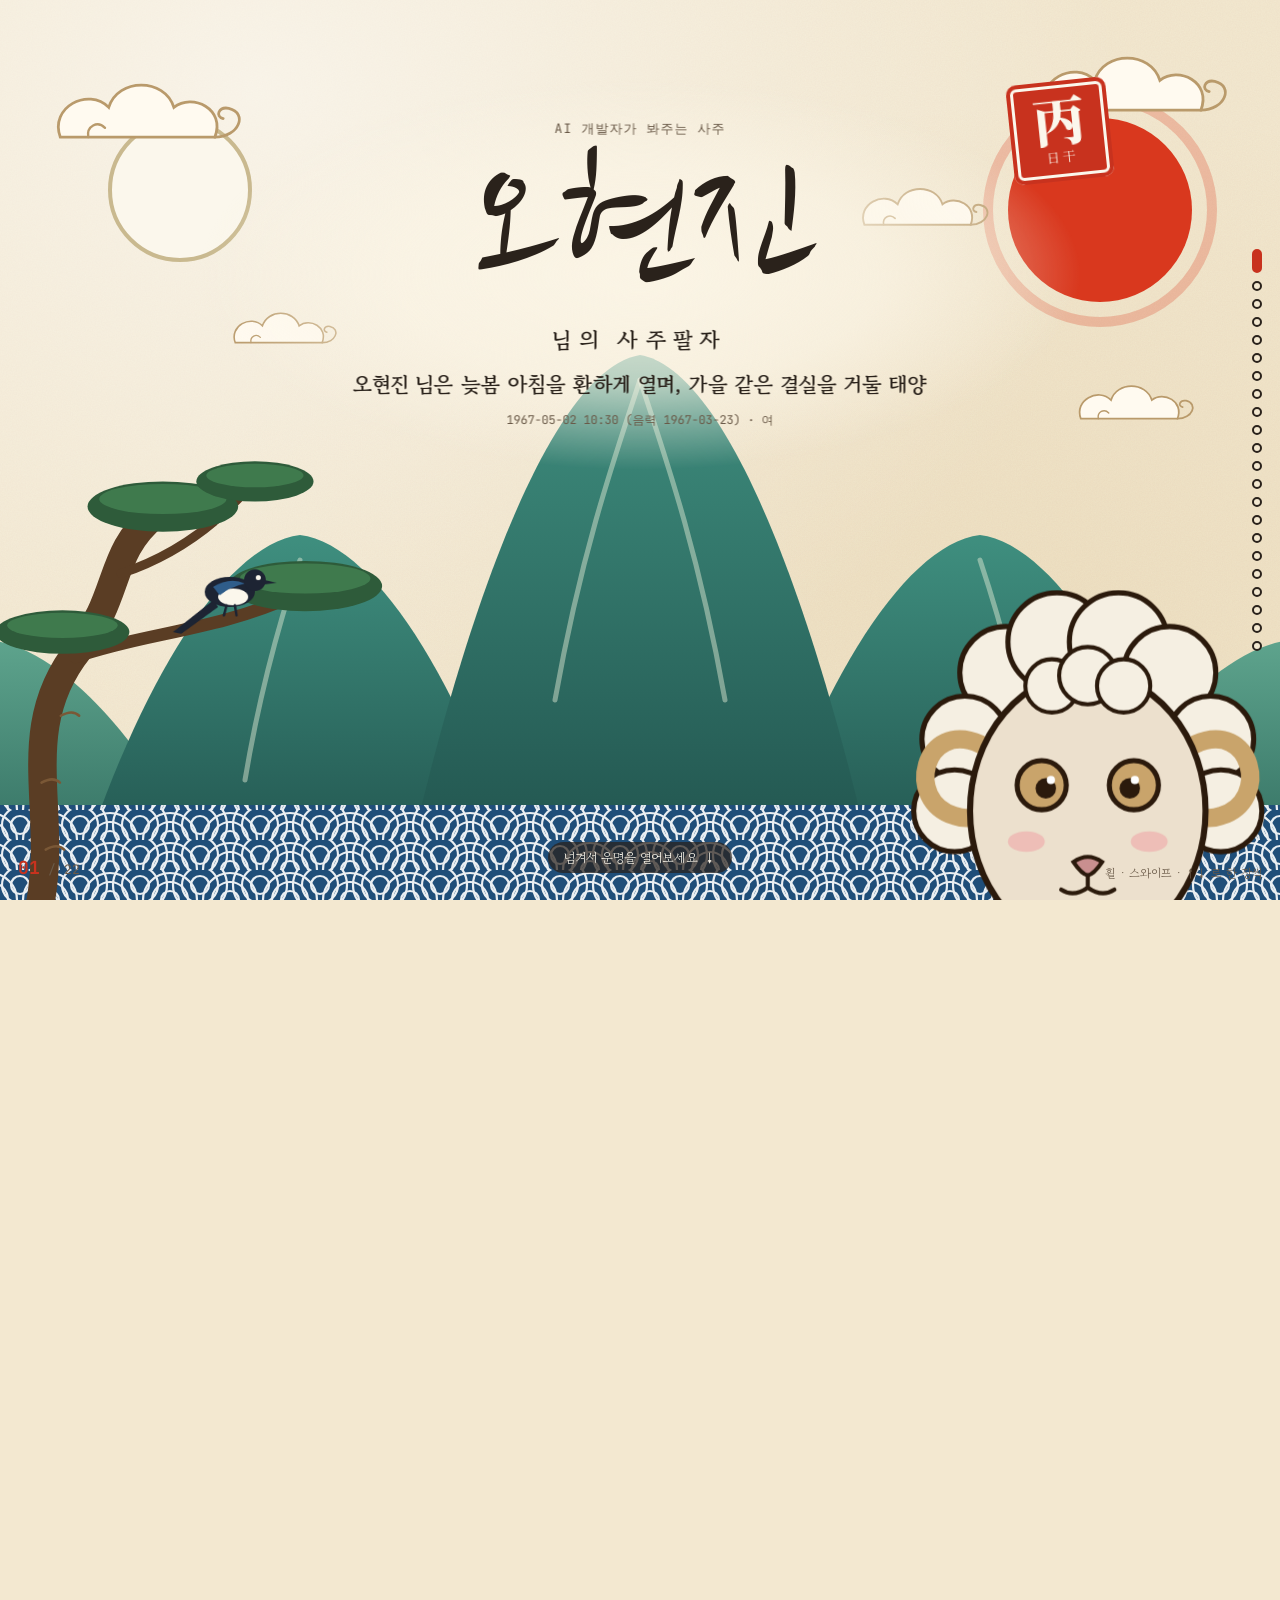
==== commit 4319d836: "사주 인트로에 띠별 동물 (12띠 민화풍) Co-Authored-By: Claude Opus 5.5 <noreply@anthropic.com>" ====
--- a/docs/0be7d443/index.html
+++ b/docs/0be7d443/index.html
@@ -121,36 +121,20 @@
     <path d="M362 238 L 376 241 L 362 243 Z" fill="#1d2433"/>
     <path d="M316 268 l -3 12 M326 268 l 2 12" stroke="#1d2433" stroke-width="3" stroke-linecap="round"/>
   </g>
-</svg><svg class="tiger" viewBox="0 0 400 380" aria-hidden="true">
-  <g class="tiger-body">
-    <circle cx="95" cy="80" r="44" fill="#e8892b" stroke="#2b1a0c" stroke-width="5"/>
-    <circle cx="95" cy="84" r="24" fill="#f6dcb8"/>
-    <circle cx="305" cy="80" r="44" fill="#e8892b" stroke="#2b1a0c" stroke-width="5"/>
-    <circle cx="305" cy="84" r="24" fill="#f6dcb8"/>
-    <ellipse cx="200" cy="215" rx="175" ry="160" fill="#e8892b" stroke="#2b1a0c" stroke-width="6"/>
-    <g fill="none" stroke="#2b1a0c" stroke-width="12" stroke-linecap="round">
-      <path d="M200 62 v 46"/><path d="M164 70 q 12 28 0 52"/><path d="M236 70 q -12 28 0 52"/>
-      <path d="M30 180 q 40 4 58 30"/><path d="M28 225 q 42 -2 54 24"/><path d="M40 270 q 36 -6 50 14"/>
-      <path d="M370 180 q -40 4 -58 30"/><path d="M372 225 q -42 -2 -54 24"/><path d="M360 270 q -36 -6 -50 14"/>
-    </g>
-    <ellipse cx="152" cy="280" rx="66" ry="50" fill="#fbf3e4"/>
-    <ellipse cx="248" cy="280" rx="66" ry="50" fill="#fbf3e4"/>
-    <g class="eyes">
-      <circle cx="135" cy="185" r="38" fill="#f5d33a" stroke="#2b1a0c" stroke-width="6"/>
-      <circle cx="265" cy="185" r="38" fill="#f5d33a" stroke="#2b1a0c" stroke-width="6"/>
-      <circle class="pupil" cx="140" cy="188" r="17" fill="#2b1a0c"/>
-      <circle class="pupil" cx="260" cy="188" r="17" fill="#2b1a0c"/>
-      <circle cx="146" cy="181" r="6" fill="#fff"/><circle cx="266" cy="181" r="6" fill="#fff"/>
-    </g>
-    <path d="M110 140 q 25 -16 50 -4 M240 136 q 25 -12 50 4" fill="none" stroke="#fbf3e4" stroke-width="9" stroke-linecap="round"/>
-    <path d="M174 248 Q 200 232 226 248 Q 214 274 200 276 Q 186 274 174 248 Z" fill="#c2453a" stroke="#2b1a0c" stroke-width="4"/>
-    <path d="M200 276 q 0 22 -32 28 M200 276 q 0 22 32 28" fill="none" stroke="#2b1a0c" stroke-width="5" stroke-linecap="round"/>
-    <g stroke="#2b1a0c" stroke-width="3" stroke-linecap="round">
-      <path d="M120 280 l -70 -10"/><path d="M120 292 l -72 8"/><path d="M280 280 l 70 -10"/><path d="M280 292 l 72 8"/>
-    </g>
-    <g fill="#2b1a0c"><circle cx="140" cy="270" r="3.5"/><circle cx="130" cy="285" r="3.5"/><circle cx="260" cy="270" r="3.5"/><circle cx="270" cy="285" r="3.5"/></g>
-  </g>
-</svg></div>
+</svg><svg class="tiger animal-sheep" viewBox="0 0 400 380" aria-hidden="true"><g class="tiger-body">
+  <g fill="#f5efe2" stroke="#2b1a0c" stroke-width="5">
+    <circle cx="120" cy="105" r="45"/><circle cx="170" cy="75" r="48"/><circle cx="230" cy="75" r="48"/><circle cx="280" cy="105" r="45"/>
+    <circle cx="80" cy="170" r="42"/><circle cx="320" cy="170" r="42"/><circle cx="70" cy="240" r="40"/><circle cx="330" cy="240" r="40"/>
+  </g>
+  <path d="M95 175 C 40 150 20 230 70 245 C 100 255 115 225 95 210" fill="none" stroke="#c9a46b" stroke-width="18" stroke-linecap="round"/>
+  <path d="M305 175 C 360 150 380 230 330 245 C 300 255 285 225 305 210" fill="none" stroke="#c9a46b" stroke-width="18" stroke-linecap="round"/>
+  <ellipse cx="200" cy="240" rx="115" ry="135" fill="#ece0cd" stroke="#2b1a0c" stroke-width="6"/>
+  <g fill="#f5efe2" stroke="#2b1a0c" stroke-width="4"><circle cx="165" cy="118" r="26"/><circle cx="200" cy="108" r="28"/><circle cx="235" cy="118" r="26"/></g>
+  <g class="eyes"><circle cx="155" cy="215" r="24" fill="#c9a46b" stroke="#2b1a0c" stroke-width="5"/><circle cx="245" cy="215" r="24" fill="#c9a46b" stroke="#2b1a0c" stroke-width="5"/><circle class="pupil" cx="159" cy="218" r="10" fill="#2b1a0c"/><circle class="pupil" cx="241" cy="218" r="10" fill="#2b1a0c"/><circle cx="164" cy="210" r="4" fill="#fff"/><circle cx="246" cy="210" r="4" fill="#fff"/></g>
+  <path d="M186 290 Q200 280 214 290 Q206 302 200 303 Q194 302 186 290 Z" fill="#c98f8f" stroke="#2b1a0c" stroke-width="4"/>
+  <path d="M200 303 v12 M200 315 q-14 10 -26 2 M200 315 q14 10 26 2" fill="none" stroke="#2b1a0c" stroke-width="4" stroke-linecap="round"/>
+  <ellipse cx="140" cy="270" rx="18" ry="10" fill="#efb0ae" opacity=".7"/><ellipse cx="260" cy="270" rx="18" ry="10" fill="#efb0ae" opacity=".7"/>
+</g></svg></div>
   <div class="hero-text">
     <p class="kicker">AI 개발자가 봐주는 사주</p>
     <h1 class="name"><span class="ink">오현진</span><span class="name-sub">님의 사주팔자</span></h1>
--- a/docs/assets/style.css
+++ b/docs/assets/style.css
@@ -365,3 +365,6 @@
   .s-head { margin-bottom: 10px; }
   .lead { font-size: 19px; margin-bottom: 8px; }
 }
+/* 뱀은 혀를 날름거린다 */
+.animal-snake .tongue { transform-origin: 200px 250px; animation: flick 2.4s 3.5s ease-in-out infinite; }
+@keyframes flick { 0%, 70%, 100% { transform: scaleY(1); } 80% { transform: scaleY(.3); } 90% { transform: scaleY(1.1); } }
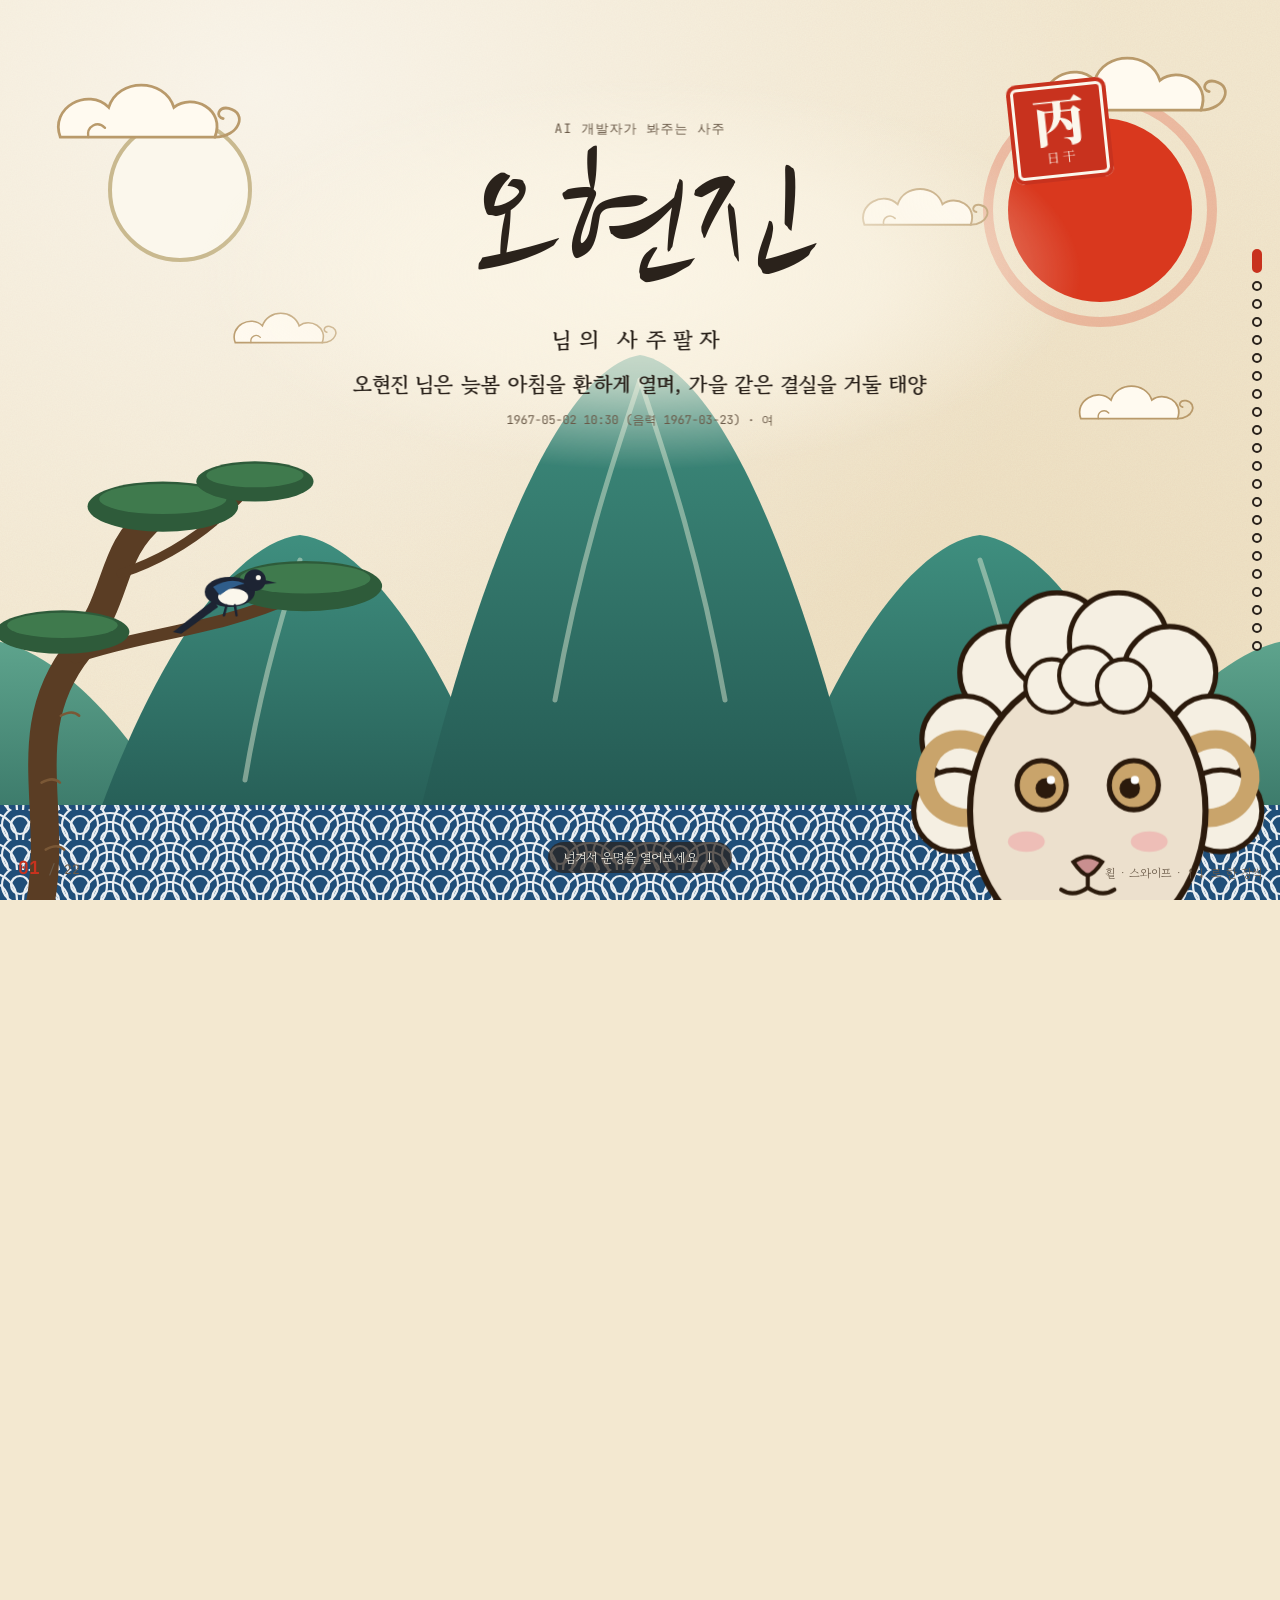
==== commit b5bfdead: "별자리 버전: 조비비아나 · 정마나미 · 이설 · 오현진 · 정현주 / 출생 직후 가짜 회귀 제외 Co-Authored-By: Claude Opus 5.5 <noreply@anth" ====
--- a/docs/0be7d443/index.html
+++ b/docs/0be7d443/index.html
@@ -311,7 +311,7 @@
   <span class="wm" aria-hidden="true">終</span>
   <div class="slide-inner">
     <p class="closing-text a" style="--d:1">60년을 쉬지 않고 비춰 온 태양이에요. 이제 그 빛이 결실로 돌아올 차례. 인생 2막이 가장 넉넉할 거예요.</p>
-    <p class="a" style="--d:2"><button class="btn" data-go="0">처음부터 다시 보기</button></p>
+    <p class="a" style="--d:2"><button class="btn" data-go="0">처음부터 다시 보기</button> <a class="btn ghost" href="star/">별자리로도 보기 ✦</a></p>
     <footer class="a" style="--d:3">
       <p>AI 개발자가 봐주는 사주 · 재미로 보는 해석이며 중요한 결정의 근거가 아닙니다.</p>
       <p><a href="../">← 처음으로</a></p>
